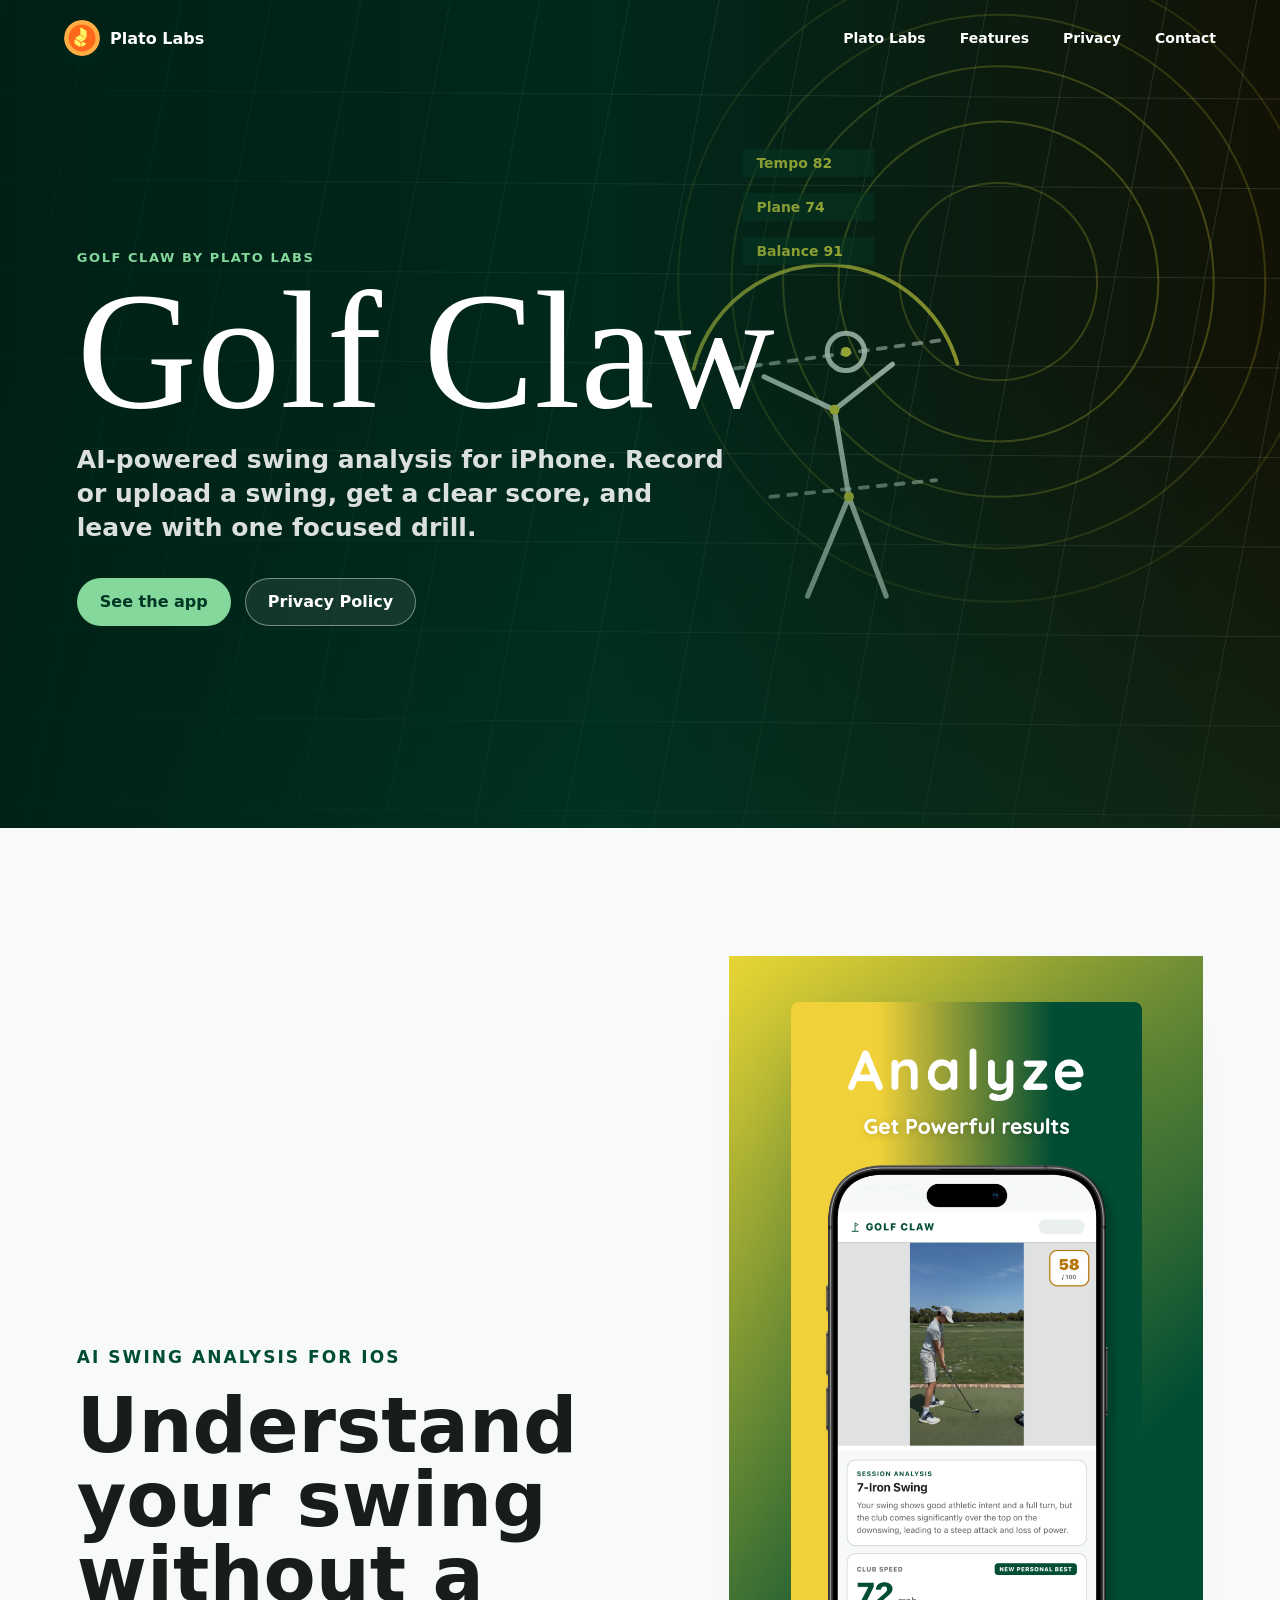
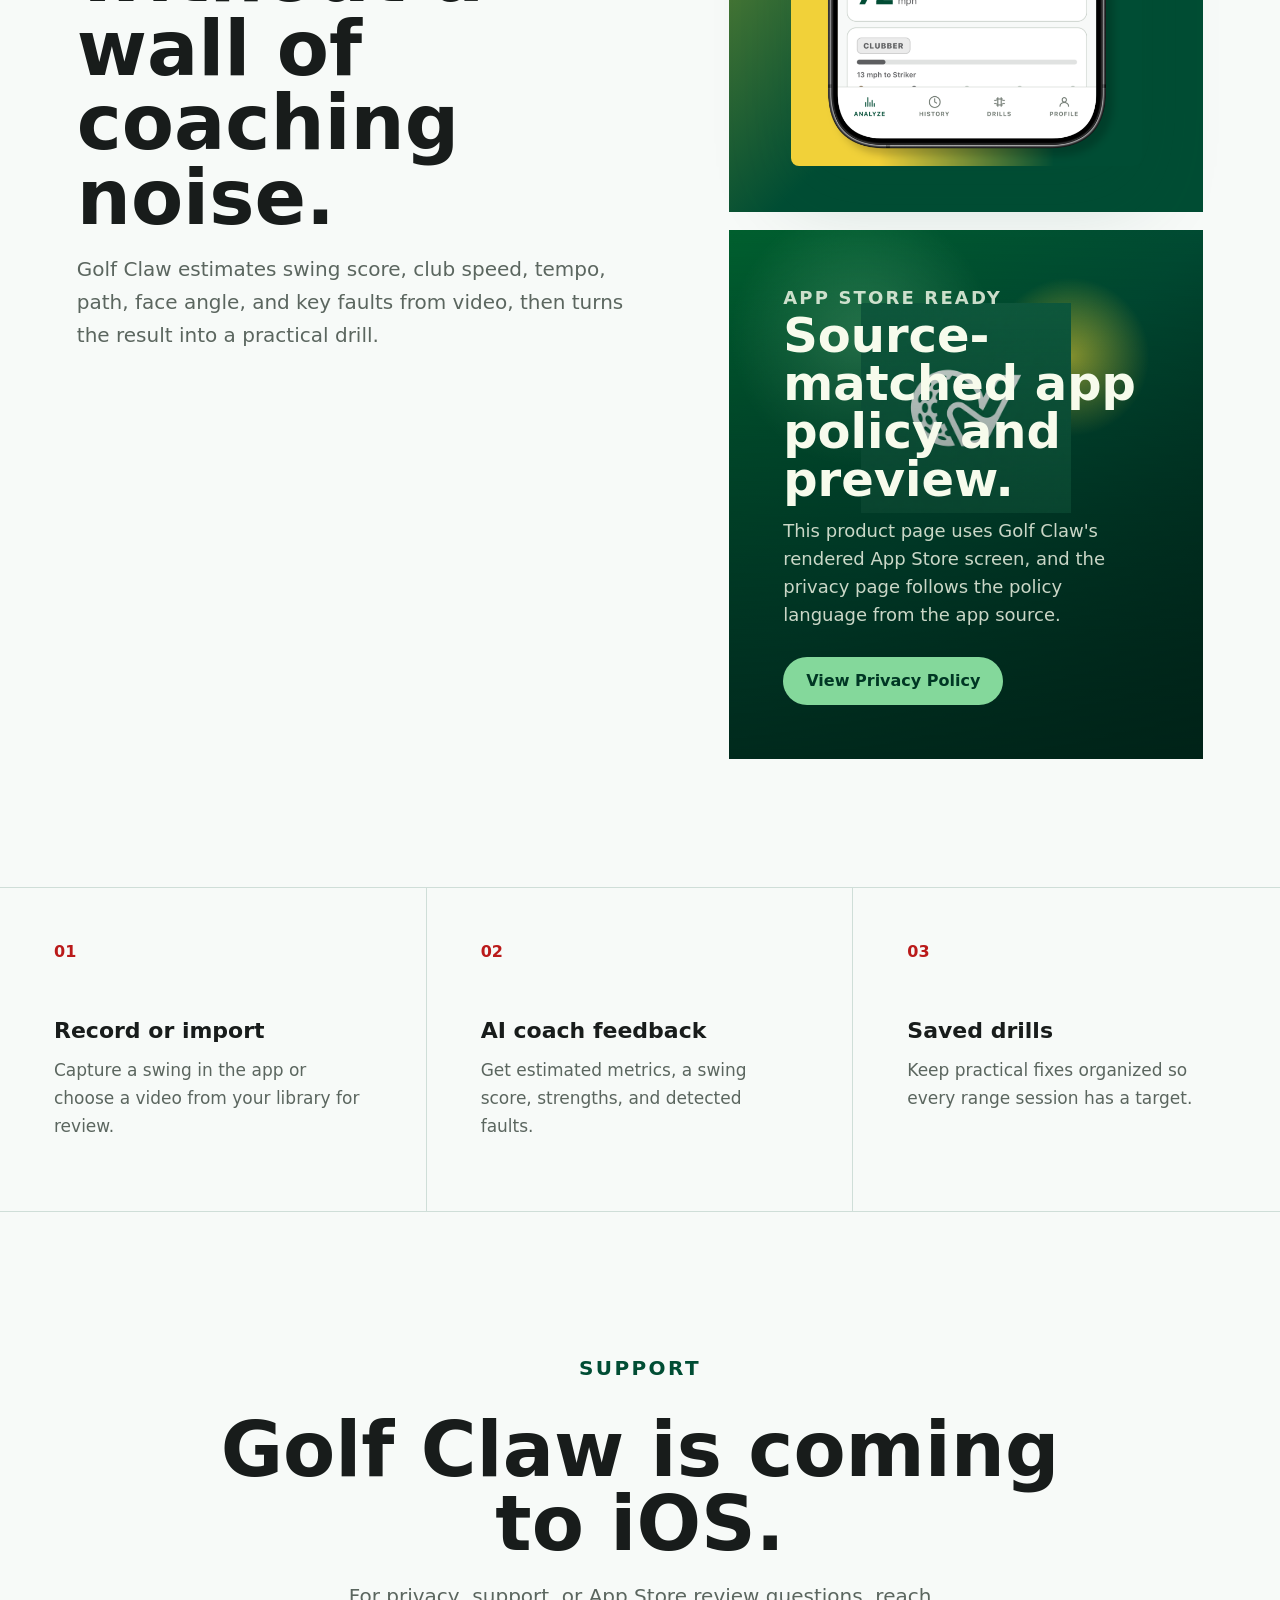
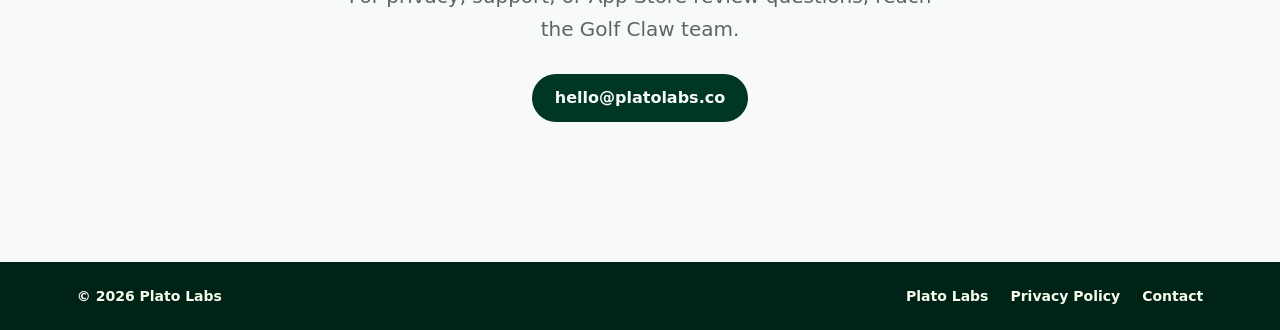
==== golfclaw/index.html @ b64f333b "Restructure site with GolfClaw app page and updated styling - Add golfclaw/ and privacy/ subdirector" ====
<!doctype html>
<html lang="en">
  <head>
    <meta charset="utf-8" />
    <meta name="viewport" content="width=device-width, initial-scale=1" />
    <title>Golf Claw | AI Golf Swing Analysis by Plato Labs</title>
    <meta
      name="description"
      content="Golf Claw is an iOS golf app from Plato Labs that uses AI to analyze swing videos and help players improve."
    />
    <link rel="icon" href="../golfclaw-icon.png" type="image/png" />
    <link rel="stylesheet" href="../styles.css" />
  </head>
  <body class="golfclaw-page">
    <header class="site-header" aria-label="Main navigation">
      <a class="brand" href="../" aria-label="Plato Labs home">
        <img class="brand-mark" src="../logo.svg" alt="" />
        <span>Plato Labs</span>
      </a>
      <nav>
        <a href="../">Plato Labs</a>
        <a href="#features">Features</a>
        <a href="../privacy/">Privacy</a>
        <a href="#contact">Contact</a>
      </nav>
    </header>

    <main id="top">
      <section class="hero golf-hero" aria-labelledby="hero-title">
        <canvas id="analysisCanvas" aria-hidden="true"></canvas>
        <div class="hero-shade" aria-hidden="true"></div>
        <div class="hero-content">
          <p class="eyebrow">Golf Claw by Plato Labs</p>
          <h1 id="hero-title">Golf Claw</h1>
          <p class="hero-copy">
            AI-powered swing analysis for iPhone. Record or upload a swing,
            get a clear score, and leave with one focused drill.
          </p>
          <div class="hero-actions" aria-label="Primary actions">
            <a class="button primary" href="#product">See the app</a>
            <a class="button secondary" href="../privacy/">Privacy Policy</a>
          </div>
        </div>
      </section>

      <section class="product-section" id="product">
        <div class="section-copy">
          <p class="eyebrow dark">AI swing analysis for iOS</p>
          <h2>Understand your swing without a wall of coaching noise.</h2>
          <p>
            Golf Claw estimates swing score, club speed, tempo, path, face angle,
            and key faults from video, then turns the result into a practical drill.
          </p>
        </div>

        <div class="preview-stack">
          <div class="source-shot" aria-label="Golf Claw app screenshot from source renders">
            <img src="../golfclaw-analyze-screen.png" alt="Golf Claw Analyze screen showing AI swing analysis, score, summary, club speed, and bottom tabs." />
          </div>

          <div class="launch-panel" aria-label="Golf Claw privacy and App Store information">
            <p class="panel-kicker">App Store ready</p>
            <h3>Source-matched app policy and preview.</h3>
            <p>
              This product page uses Golf Claw's rendered App Store screen, and
              the privacy page follows the policy language from the app source.
            </p>
            <a class="button panel-button" href="../privacy/">View Privacy Policy</a>
          </div>
        </div>
      </section>

      <section class="feature-grid" id="features" aria-label="Golf Claw features">
        <article>
          <span class="feature-number">01</span>
          <h3>Record or import</h3>
          <p>Capture a swing in the app or choose a video from your library for review.</p>
        </article>
        <article>
          <span class="feature-number">02</span>
          <h3>AI coach feedback</h3>
          <p>Get estimated metrics, a swing score, strengths, and detected faults.</p>
        </article>
        <article>
          <span class="feature-number">03</span>
          <h3>Saved drills</h3>
          <p>Keep practical fixes organized so every range session has a target.</p>
        </article>
      </section>

      <section class="contact-section" id="contact">
        <p class="eyebrow dark">Support</p>
        <h2>Golf Claw is coming to iOS.</h2>
        <p>For privacy, support, or App Store review questions, reach the Golf Claw team.</p>
        <a class="button contact" href="mailto:hello@platolabs.co">hello@platolabs.co</a>
      </section>
    </main>

    <footer>
      <span>© 2026 Plato Labs</span>
      <div class="footer-links">
        <a href="../">Plato Labs</a>
        <a href="../privacy/">Privacy Policy</a>
        <a href="mailto:hello@platolabs.co">Contact</a>
      </div>
    </footer>

    <script src="../script.js"></script>
  </body>
</html>
---- styles.css ----
:root {
  color-scheme: light;
  --ink: #181c1b;
  --muted: #5b665f;
  --paper: #f7faf8;
  --field: #004d34;
  --field-dark: #003724;
  --lime: #84d89b;
  --aqua: #e7d535;
  --clay: #ba1a1a;
  --line: rgba(0, 77, 52, 0.16);
  --shadow: 0 28px 80px rgba(0, 77, 52, 0.2);
  font-family: Inter, system-ui, -apple-system, BlinkMacSystemFont, "Segoe UI", sans-serif;
}

* {
  box-sizing: border-box;
}

html {
  scroll-behavior: smooth;
}

body {
  margin: 0;
  color: var(--ink);
  background: var(--paper);
}

body.plato-page {
  --ink: #211307;
  --muted: #725b49;
  --paper: #fff8eb;
  --field: #ff671b;
  --field-dark: #2b160a;
  --lime: #fff35d;
  --aqua: #ffae43;
  --clay: #e84d13;
  --line: rgba(33, 19, 7, 0.13);
  --shadow: 0 28px 80px rgba(109, 55, 12, 0.22);
}

a {
  color: inherit;
  text-decoration: none;
}

.site-header {
  position: fixed;
  top: 0;
  left: 0;
  right: 0;
  z-index: 20;
  display: flex;
  align-items: center;
  justify-content: space-between;
  gap: 24px;
  padding: 20px clamp(20px, 5vw, 64px);
  color: #ffffff;
  transition: background 180ms ease, color 180ms ease, box-shadow 180ms ease;
}

.site-header.scrolled {
  color: var(--ink);
  background: rgba(247, 250, 248, 0.9);
  box-shadow: 0 1px 0 var(--line);
  backdrop-filter: blur(18px);
}

.brand,
nav {
  display: flex;
  align-items: center;
}

.brand {
  gap: 10px;
  font-weight: 800;
}

.brand-mark {
  width: 36px;
  height: 36px;
  display: block;
  border-radius: 50%;
  box-shadow: 0 8px 18px rgba(0, 77, 52, 0.2);
}

nav {
  gap: clamp(14px, 3vw, 34px);
  font-size: 14px;
  font-weight: 700;
}

.hero {
  position: relative;
  min-height: 92svh;
  display: flex;
  align-items: center;
  padding: 118px clamp(20px, 6vw, 78px) 70px;
  overflow: hidden;
  color: #ffffff;
}

.plato-hero {
  background:
    linear-gradient(90deg, rgba(33, 19, 7, 0.9), rgba(96, 38, 5, 0.5) 48%, rgba(255, 103, 27, 0.08)),
    radial-gradient(circle at 78% 30%, rgba(255, 243, 93, 0.5), transparent 18%),
    linear-gradient(135deg, #ffae43 0%, #ff671b 54%, #2b160a 100%);
}

.plato-hero-art {
  position: absolute;
  right: clamp(12px, 7vw, 110px);
  top: 50%;
  width: min(420px, 42vw);
  opacity: 0.34;
  transform: translateY(-50%);
}

.plato-hero-art img {
  width: 100%;
  filter: drop-shadow(0 28px 60px rgba(33, 19, 7, 0.28));
}

#analysisCanvas,
.hero-shade {
  position: absolute;
  inset: 0;
  width: 100%;
  height: 100%;
}

#analysisCanvas {
  background: #004d34;
}

.hero-shade {
  background:
    linear-gradient(90deg, rgba(0, 35, 24, 0.9), rgba(0, 77, 52, 0.52) 47%, rgba(231, 213, 53, 0.08)),
    linear-gradient(0deg, rgba(0, 35, 24, 0.58), rgba(0, 35, 24, 0.04) 55%);
}

.hero-content {
  position: relative;
  z-index: 2;
  max-width: 790px;
}

.eyebrow {
  margin: 0 0 18px;
  font-size: 13px;
  font-weight: 800;
  letter-spacing: 0.12em;
  text-transform: uppercase;
  color: var(--lime);
}

.eyebrow.dark {
  color: #004d34;
}

h1,
h2,
h3,
p {
  margin-top: 0;
}

h1 {
  margin-bottom: 24px;
  font-family: "Instrument Serif", Georgia, serif;
  font-size: clamp(72px, 13vw, 168px);
  font-weight: 400;
  line-height: 0.82;
  letter-spacing: 0;
}

h2 {
  margin-bottom: 18px;
  font-size: clamp(36px, 6vw, 76px);
  line-height: 0.98;
  letter-spacing: 0;
}

h3 {
  margin-bottom: 12px;
  font-size: 22px;
  line-height: 1.12;
  letter-spacing: 0;
}

.hero-copy {
  max-width: 650px;
  margin-bottom: 34px;
  font-size: clamp(18px, 2vw, 25px);
  font-weight: 600;
  line-height: 1.35;
  color: rgba(255, 255, 255, 0.86);
}

.hero-actions {
  display: flex;
  align-items: center;
}

.hero-actions {
  gap: 14px;
  flex-wrap: wrap;
}

.button {
  display: inline-flex;
  min-height: 48px;
  align-items: center;
  justify-content: center;
  border-radius: 999px;
  padding: 0 22px;
  font-weight: 800;
  line-height: 1;
  border: 1px solid transparent;
  transition: transform 160ms ease, background 160ms ease, color 160ms ease;
}

.button:hover {
  transform: translateY(-2px);
}

.button.primary {
  color: var(--field-dark);
  background: var(--lime);
}

.button.secondary {
  color: #ffffff;
  border-color: rgba(255, 255, 255, 0.42);
  background: rgba(255, 255, 255, 0.08);
}

.intro-band {
  display: grid;
  min-height: 23svh;
  place-items: center;
  padding: 44px clamp(20px, 8vw, 120px);
  background: #004d34;
  color: #f7faf8;
}

.plato-band {
  background: #2b160a;
  color: #fff7c2;
}

.intro-band p {
  max-width: 1020px;
  margin: 0;
  font-size: clamp(24px, 4vw, 50px);
  font-weight: 700;
  line-height: 1.06;
  text-align: center;
}

.product-section,
.apps-section {
  display: grid;
  grid-template-columns: minmax(0, 0.95fr) minmax(320px, 0.8fr);
  gap: clamp(34px, 7vw, 96px);
  align-items: center;
  padding: clamp(70px, 10vw, 132px) clamp(20px, 6vw, 78px);
}

.app-card {
  display: grid;
  grid-template-columns: 118px 1fr;
  gap: 24px;
  align-items: end;
  min-height: 410px;
  padding: clamp(28px, 5vw, 54px);
  color: #f7faf8;
  background:
    linear-gradient(180deg, rgba(0, 35, 24, 0.08), rgba(0, 35, 24, 0.86)),
    radial-gradient(circle at 24% 22%, rgba(231, 213, 53, 0.42), transparent 20%),
    linear-gradient(135deg, #006430, #004d34 58%, #002318);
}

.app-card img {
  width: 118px;
  height: 118px;
  border-radius: 26px;
  box-shadow: 0 22px 42px rgba(0, 35, 24, 0.34);
}

.app-card h3 {
  margin-bottom: 10px;
  font-size: clamp(34px, 5vw, 58px);
  line-height: 0.95;
}

.app-card p:not(.panel-kicker) {
  max-width: 440px;
  color: rgba(247, 250, 248, 0.82);
  font-size: 18px;
  line-height: 1.5;
}

.app-card span {
  color: var(--lime);
  font-size: 14px;
  font-weight: 900;
}

.section-copy p,
.studio-section p,
.contact-section p,
.feature-grid p {
  color: var(--muted);
  font-size: 17px;
  line-height: 1.65;
}

.section-copy > p:last-child {
  max-width: 620px;
  font-size: 20px;
}

.preview-stack {
  display: grid;
  gap: 18px;
}

.source-shot {
  display: grid;
  min-height: 610px;
  place-items: center;
  padding: clamp(28px, 4vw, 46px);
  background:
    radial-gradient(circle at 20% 0%, rgba(231, 213, 53, 0.28), transparent 24%),
    linear-gradient(135deg, #e7d535 0%, #004d34 68%);
}

.source-shot img {
  width: min(430px, 92%);
  border-radius: 8px;
  box-shadow: var(--shadow);
}

.launch-panel {
  align-self: stretch;
  display: flex;
  flex-direction: column;
  justify-content: flex-end;
  min-height: 520px;
  padding: clamp(28px, 5vw, 54px);
  color: #f7fbec;
  background:
    linear-gradient(180deg, rgba(0, 35, 24, 0.08), rgba(0, 35, 24, 0.82)),
    url("golfclaw-icon.png") center 23% / min(210px, 46%) no-repeat,
    radial-gradient(circle at 72% 24%, rgba(231, 213, 53, 0.76), transparent 15%),
    radial-gradient(circle at 28% 20%, rgba(132, 216, 155, 0.34), transparent 24%),
    linear-gradient(135deg, #006430, #004d34 48%, #002318 100%);
}

.launch-panel h3 {
  max-width: 420px;
  margin-bottom: 14px;
  font-size: clamp(30px, 4vw, 48px);
  line-height: 1;
}

.launch-panel p {
  max-width: 470px;
  color: rgba(247, 251, 236, 0.82);
  font-size: 18px;
  line-height: 1.55;
}

.panel-kicker {
  margin-bottom: auto;
  color: var(--lime);
  font-size: 13px;
  font-weight: 800;
  letter-spacing: 0.12em;
  text-transform: uppercase;
}

.panel-button {
  width: fit-content;
  margin-top: 10px;
  color: var(--field-dark);
  background: var(--lime);
}

.feature-grid {
  display: grid;
  grid-template-columns: repeat(3, minmax(0, 1fr));
  border-top: 1px solid var(--line);
  border-bottom: 1px solid var(--line);
}

.feature-grid article {
  min-height: 280px;
  padding: clamp(28px, 5vw, 54px);
  border-right: 1px solid var(--line);
}

.feature-grid article:last-child {
  border-right: 0;
}

.feature-number {
  display: block;
  margin-bottom: 58px;
  color: var(--clay);
  font-weight: 800;
}

.studio-section {
  display: grid;
  grid-template-columns: minmax(0, 0.95fr) minmax(280px, 0.8fr);
  gap: clamp(28px, 8vw, 110px);
  padding: clamp(70px, 10vw, 130px) clamp(20px, 6vw, 78px);
  background: #eef6f0;
}

.studio-section p {
  align-self: end;
  margin-bottom: 10px;
  font-size: 22px;
}

.contact-section {
  display: grid;
  justify-items: center;
  padding: clamp(70px, 11vw, 140px) clamp(20px, 6vw, 78px);
  text-align: center;
}

.contact-section h2 {
  max-width: 920px;
}

.contact-section p {
  max-width: 620px;
  margin-bottom: 28px;
  font-size: 20px;
}

.button.contact {
  color: #f7faf8;
  background: var(--field-dark);
}

footer {
  display: flex;
  justify-content: space-between;
  gap: 16px;
  padding: 26px clamp(20px, 6vw, 78px);
  color: #f7fbec;
  background: #002318;
  font-size: 14px;
  font-weight: 700;
}

.footer-links {
  display: flex;
  gap: 22px;
  flex-wrap: wrap;
}

.policy-page {
  background: #f7faf8;
}

.policy-header {
  display: flex;
  align-items: center;
  justify-content: space-between;
  gap: 24px;
  padding: 20px clamp(20px, 5vw, 64px);
  color: var(--ink);
  background: rgba(247, 250, 248, 0.92);
  border-bottom: 1px solid var(--line);
}

.policy-main {
  padding: clamp(40px, 6vw, 82px) clamp(20px, 6vw, 78px) clamp(70px, 10vw, 132px);
}

.policy-hero {
  max-width: 980px;
  margin-bottom: 54px;
}

.policy-hero h1 {
  margin-bottom: 18px;
  color: var(--ink);
  font-size: clamp(58px, 9vw, 126px);
}

.policy-hero p {
  color: var(--muted);
  font-size: 18px;
  font-weight: 700;
}

.policy-content {
  display: grid;
  gap: 1px;
  overflow: hidden;
  border: 1px solid var(--line);
  background: var(--line);
}

.policy-content section {
  display: grid;
  grid-template-columns: minmax(180px, 0.34fr) minmax(0, 1fr);
  gap: clamp(18px, 5vw, 72px);
  padding: clamp(24px, 4vw, 44px);
  background: #f7faf8;
}

.policy-content h2 {
  margin: 0;
  font-size: clamp(24px, 3vw, 36px);
  line-height: 1.06;
}

.policy-content p {
  margin-bottom: 14px;
  color: var(--muted);
  font-size: 17px;
  line-height: 1.7;
}

.policy-content p:last-child {
  margin-bottom: 0;
}

.policy-content a {
  color: #004d34;
  font-weight: 800;
  text-decoration: underline;
  text-decoration-thickness: 1px;
  text-underline-offset: 3px;
}

@media (max-width: 880px) {
  .site-header {
    padding-block: 16px;
  }

  nav {
    display: none;
  }

  .hero {
    min-height: 88svh;
    align-items: end;
    padding-bottom: 58px;
  }

  .hero-shade {
    background:
      linear-gradient(0deg, rgba(0, 35, 24, 0.9), rgba(0, 35, 24, 0.22) 74%),
      linear-gradient(90deg, rgba(0, 35, 24, 0.66), rgba(231, 213, 53, 0.18));
  }

  .product-section,
  .apps-section,
  .studio-section,
  .feature-grid {
    grid-template-columns: 1fr;
  }

  .plato-hero-art {
    width: min(330px, 74vw);
    right: -42px;
    top: 26%;
    opacity: 0.22;
  }

  .app-card {
    grid-template-columns: 1fr;
  }

  .launch-panel {
    min-height: 420px;
  }

  .source-shot {
    min-height: 560px;
  }

  .feature-grid article {
    min-height: auto;
    border-right: 0;
    border-bottom: 1px solid var(--line);
  }

  .feature-grid article:last-child {
    border-bottom: 0;
  }

  .feature-number {
    margin-bottom: 26px;
  }

  .policy-header nav {
    display: none;
  }

  .policy-content section {
    grid-template-columns: 1fr;
  }
}

@media (max-width: 520px) {
  .hero-actions {
    align-items: stretch;
    flex-direction: column;
  }

  .button {
    width: 100%;
  }

  .intro-band p {
    text-align: left;
  }

  .source-shot img {
    width: min(360px, 94%);
  }

  footer {
    flex-direction: column;
  }

  .footer-links {
    flex-direction: column;
    gap: 12px;
  }
}
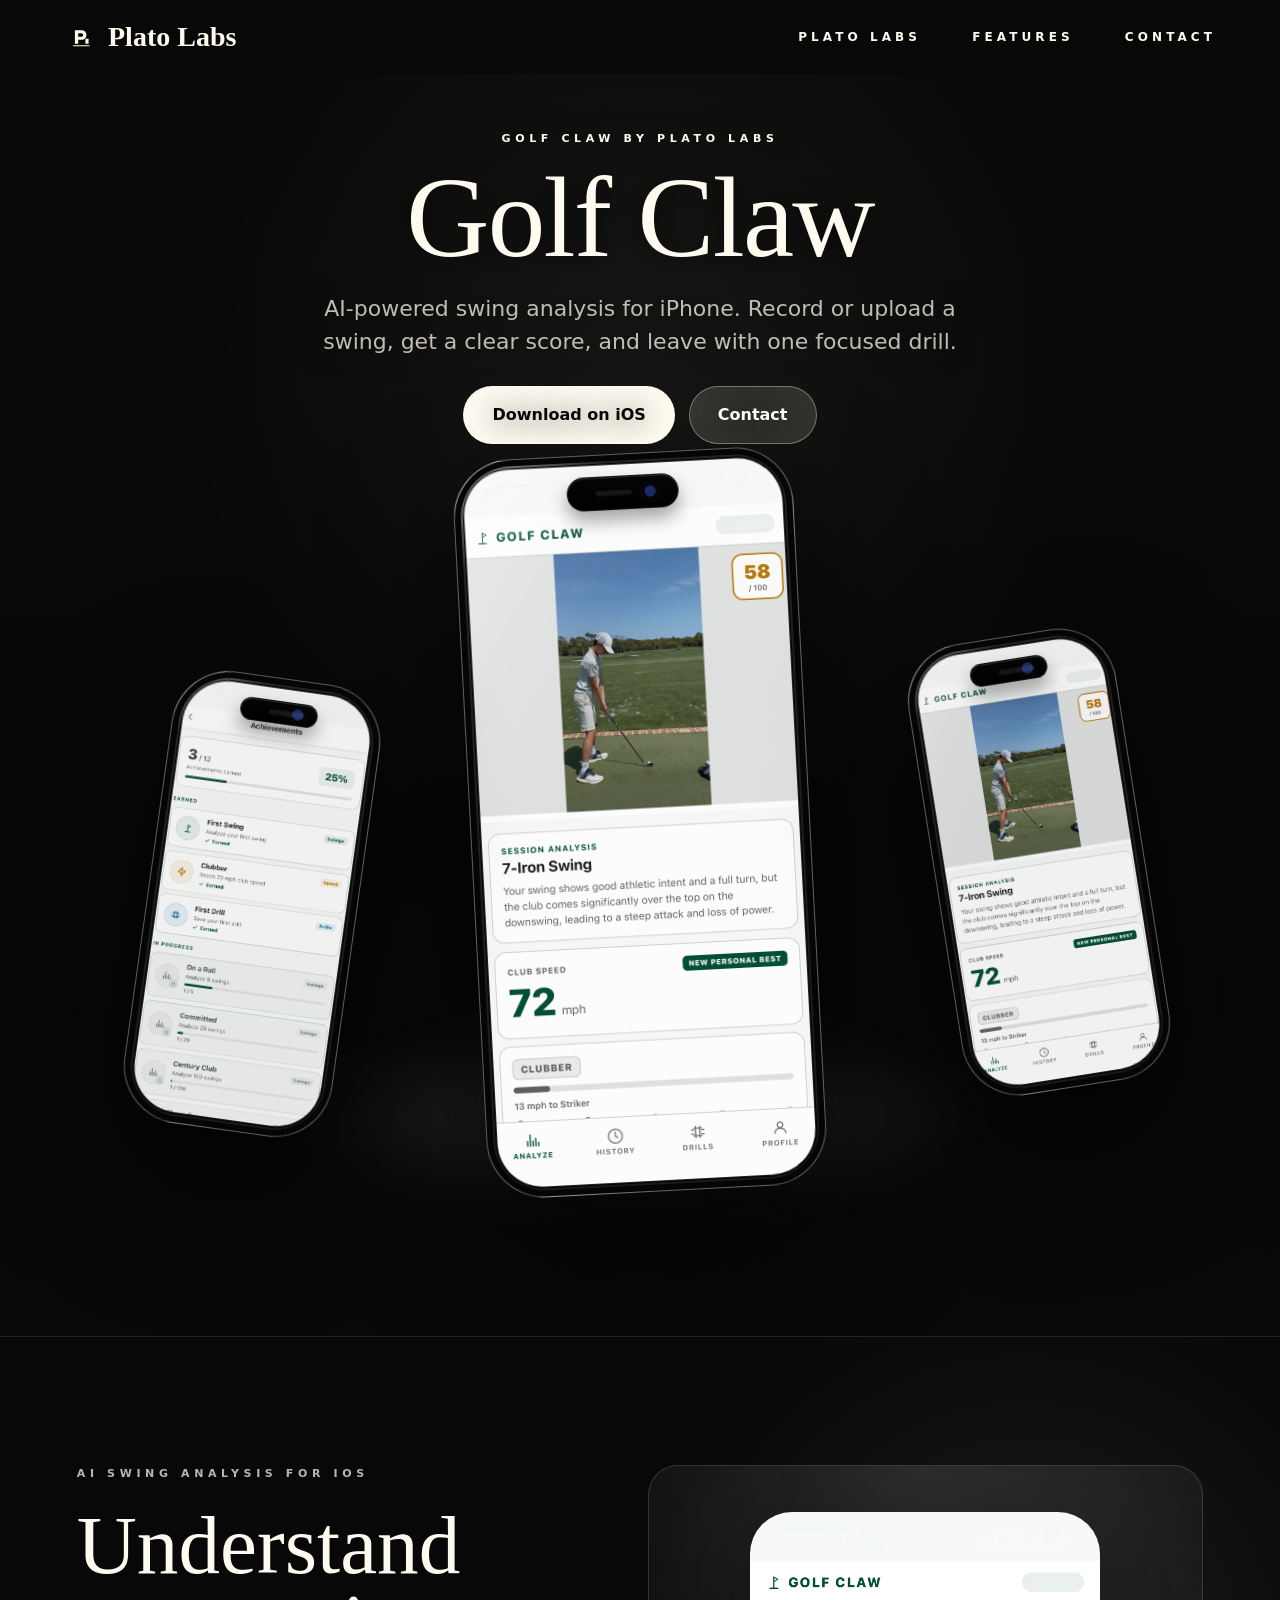
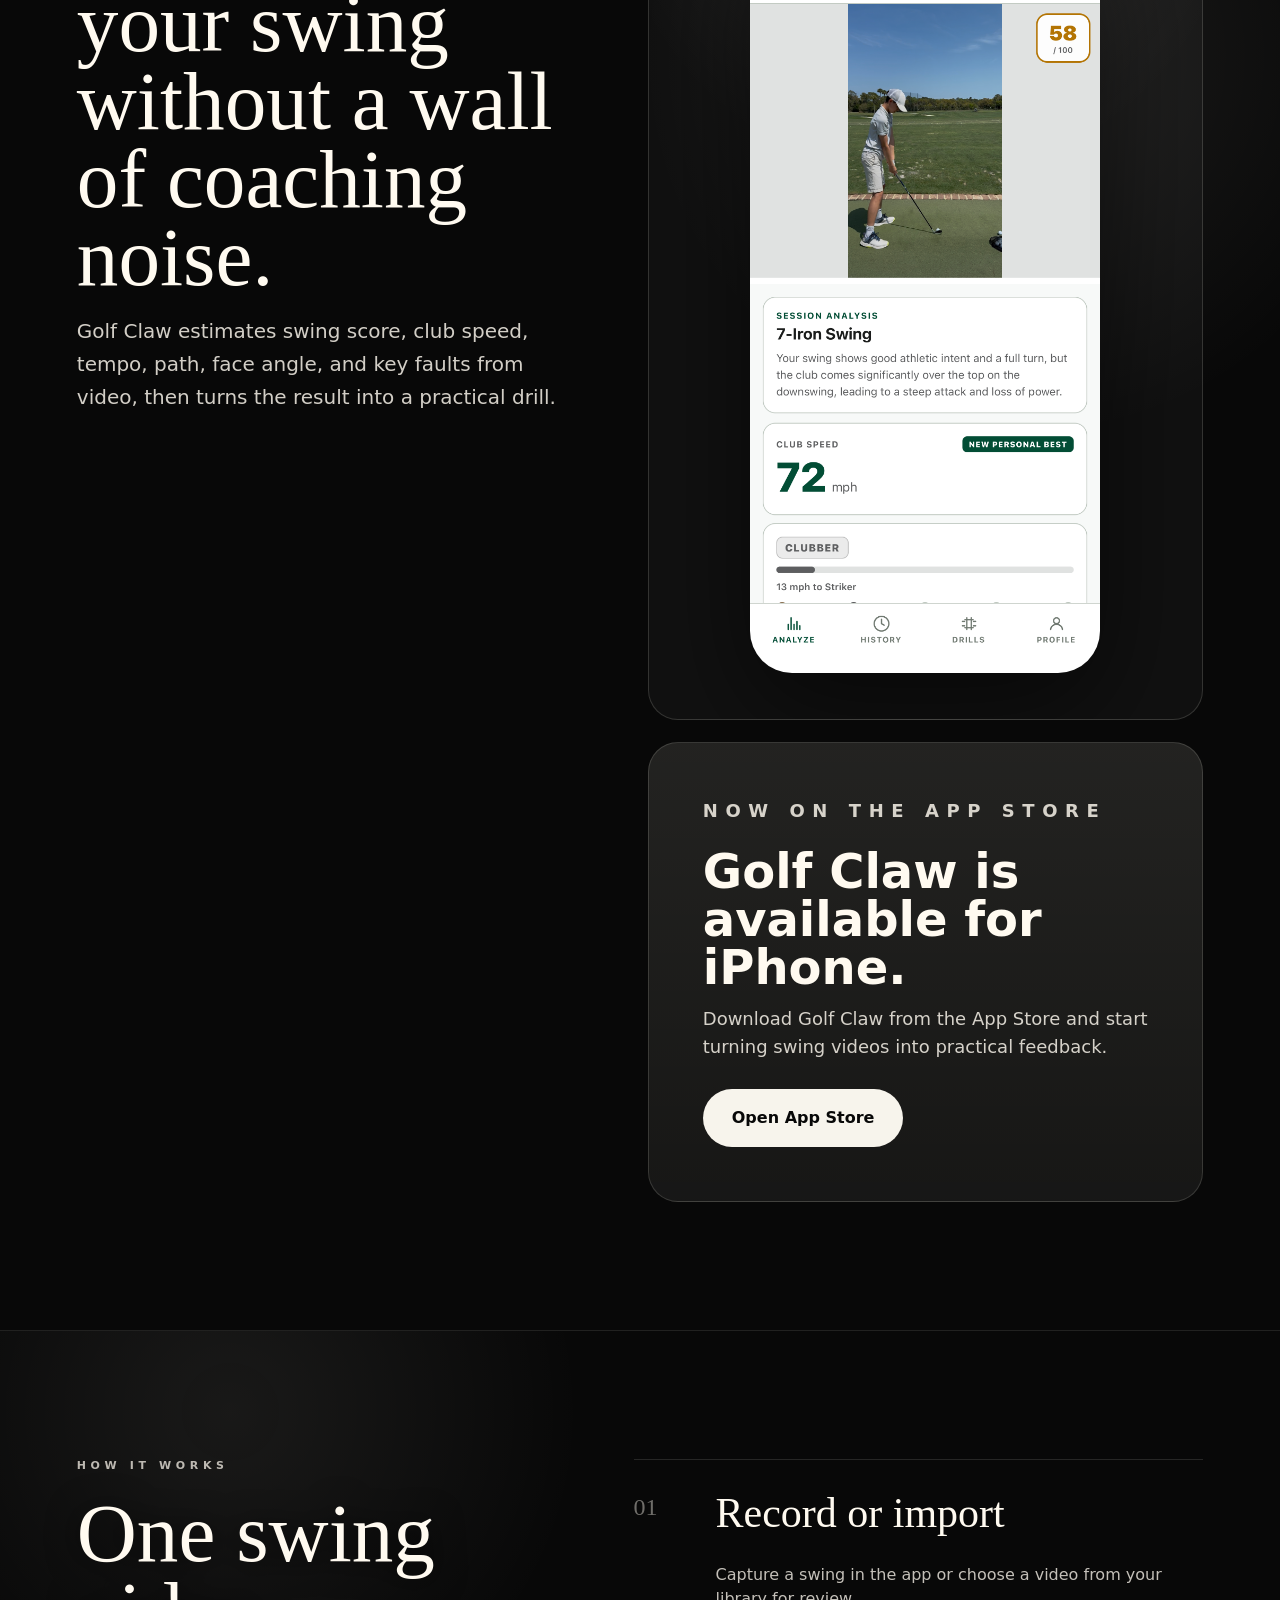
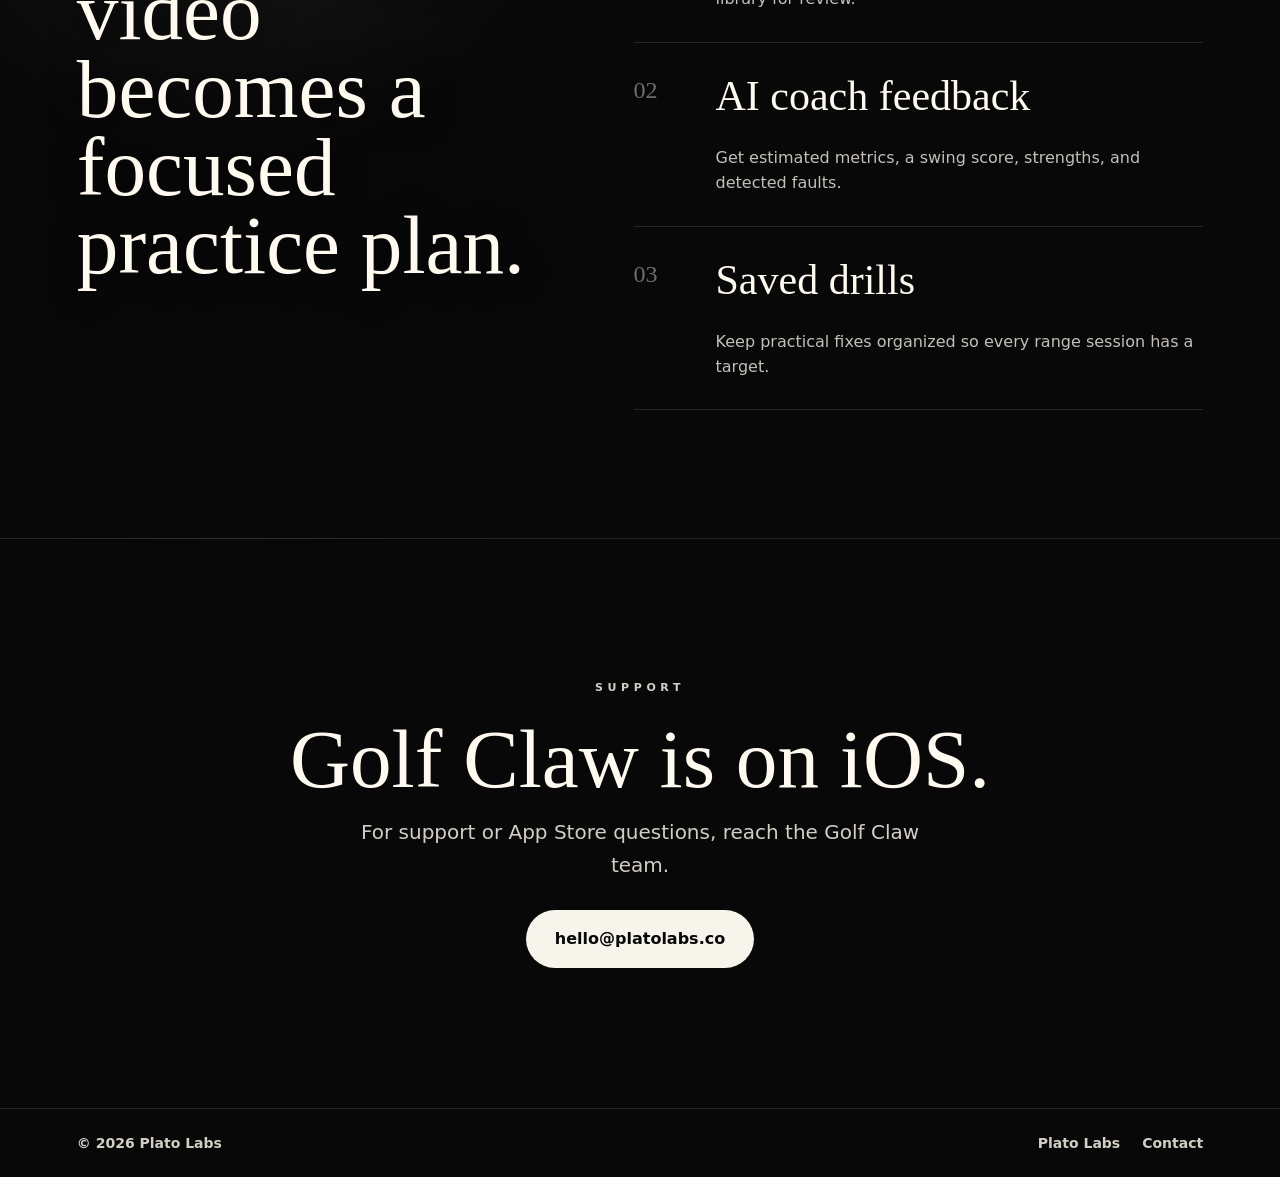
==== commit 4efab4d2: "Update site with GolfClaw content, images, and styling improvements Co-Authored-By: Claude Sonnet 4." ====
--- a/golfclaw/index.html
+++ b/golfclaw/index.html
@@ -20,16 +20,15 @@
       <nav>
         <a href="../">Plato Labs</a>
         <a href="#features">Features</a>
-        <a href="../privacy/">Privacy</a>
         <a href="#contact">Contact</a>
       </nav>
     </header>
 
     <main id="top">
-      <section class="hero golf-hero" aria-labelledby="hero-title">
+      <section class="hero golf-hero showcase-hero" aria-labelledby="hero-title">
         <canvas id="analysisCanvas" aria-hidden="true"></canvas>
         <div class="hero-shade" aria-hidden="true"></div>
-        <div class="hero-content">
+        <div class="hero-content showcase-copy">
           <p class="eyebrow">Golf Claw by Plato Labs</p>
           <h1 id="hero-title">Golf Claw</h1>
           <p class="hero-copy">
@@ -37,13 +36,28 @@
             get a clear score, and leave with one focused drill.
           </p>
           <div class="hero-actions" aria-label="Primary actions">
-            <a class="button primary" href="#product">See the app</a>
-            <a class="button secondary" href="../privacy/">Privacy Policy</a>
+            <a class="button primary" href="https://apps.apple.com/us/app/golf-claw/id6762070407">Download on iOS</a>
+            <a class="button secondary" href="mailto:hello@platolabs.co">Contact</a>
+          </div>
+        </div>
+
+        <div class="showcase-stage" aria-label="Golf Claw app preview">
+          <div class="phone-frame hero-phone">
+            <img src="../golfclaw-analyze-app.png" alt="Golf Claw Analyze screen showing AI swing analysis, score, summary, club speed, and bottom tabs." />
+            <span class="phone-sensor" aria-hidden="true"></span>
+          </div>
+          <div class="phone-frame floating-phone floating-phone-left" aria-hidden="true">
+            <img src="../golfclaw-achievements-app.png" alt="" />
+            <span class="phone-sensor" aria-hidden="true"></span>
+          </div>
+          <div class="phone-frame floating-phone floating-phone-right" aria-hidden="true">
+            <img src="../golfclaw-analyze-app.png" alt="" />
+            <span class="phone-sensor" aria-hidden="true"></span>
           </div>
         </div>
       </section>
 
-      <section class="product-section" id="product">
+      <section class="product-section golf-product" id="product">
         <div class="section-copy">
           <p class="eyebrow dark">AI swing analysis for iOS</p>
           <h2>Understand your swing without a wall of coaching noise.</h2>
@@ -55,43 +69,49 @@
 
         <div class="preview-stack">
           <div class="source-shot" aria-label="Golf Claw app screenshot from source renders">
-            <img src="../golfclaw-analyze-screen.png" alt="Golf Claw Analyze screen showing AI swing analysis, score, summary, club speed, and bottom tabs." />
+            <img src="../golfclaw-analyze-app.png" alt="Golf Claw Analyze screen showing AI swing analysis, score, summary, club speed, and bottom tabs." />
           </div>
 
           <div class="launch-panel" aria-label="Golf Claw privacy and App Store information">
-            <p class="panel-kicker">App Store ready</p>
-            <h3>Source-matched app policy and preview.</h3>
+            <p class="panel-kicker">Now on the App Store</p>
+            <h3>Golf Claw is available for iPhone.</h3>
             <p>
-              This product page uses Golf Claw's rendered App Store screen, and
-              the privacy page follows the policy language from the app source.
+              Download Golf Claw from the App Store and start turning swing
+              videos into practical feedback.
             </p>
-            <a class="button panel-button" href="../privacy/">View Privacy Policy</a>
+            <a class="button panel-button" href="https://apps.apple.com/us/app/golf-claw/id6762070407">Open App Store</a>
           </div>
         </div>
       </section>
 
-      <section class="feature-grid" id="features" aria-label="Golf Claw features">
-        <article>
-          <span class="feature-number">01</span>
-          <h3>Record or import</h3>
-          <p>Capture a swing in the app or choose a video from your library for review.</p>
-        </article>
-        <article>
-          <span class="feature-number">02</span>
-          <h3>AI coach feedback</h3>
-          <p>Get estimated metrics, a swing score, strengths, and detected faults.</p>
-        </article>
-        <article>
-          <span class="feature-number">03</span>
-          <h3>Saved drills</h3>
-          <p>Keep practical fixes organized so every range session has a target.</p>
-        </article>
+      <section class="golf-features" id="features" aria-label="Golf Claw features">
+        <div class="principles-copy">
+          <p class="eyebrow dark">How it works</p>
+          <h2>One swing video becomes a focused practice plan.</h2>
+        </div>
+        <div class="principles-list">
+          <article>
+            <span class="feature-number">01</span>
+            <h3>Record or import</h3>
+            <p>Capture a swing in the app or choose a video from your library for review.</p>
+          </article>
+          <article>
+            <span class="feature-number">02</span>
+            <h3>AI coach feedback</h3>
+            <p>Get estimated metrics, a swing score, strengths, and detected faults.</p>
+          </article>
+          <article>
+            <span class="feature-number">03</span>
+            <h3>Saved drills</h3>
+            <p>Keep practical fixes organized so every range session has a target.</p>
+          </article>
+        </div>
       </section>
 
       <section class="contact-section" id="contact">
         <p class="eyebrow dark">Support</p>
-        <h2>Golf Claw is coming to iOS.</h2>
-        <p>For privacy, support, or App Store review questions, reach the Golf Claw team.</p>
+        <h2>Golf Claw is on iOS.</h2>
+        <p>For support or App Store questions, reach the Golf Claw team.</p>
         <a class="button contact" href="mailto:hello@platolabs.co">hello@platolabs.co</a>
       </section>
     </main>
@@ -100,7 +120,6 @@
       <span>© 2026 Plato Labs</span>
       <div class="footer-links">
         <a href="../">Plato Labs</a>
-        <a href="../privacy/">Privacy Policy</a>
         <a href="mailto:hello@platolabs.co">Contact</a>
       </div>
     </footer>
--- a/styles.css
+++ b/styles.css
@@ -1,16 +1,19 @@
 :root {
   color-scheme: light;
-  --ink: #181c1b;
-  --muted: #5b665f;
-  --paper: #f7faf8;
-  --field: #004d34;
-  --field-dark: #003724;
-  --lime: #84d89b;
-  --aqua: #e7d535;
-  --clay: #ba1a1a;
-  --line: rgba(0, 77, 52, 0.16);
-  --shadow: 0 28px 80px rgba(0, 77, 52, 0.2);
-  font-family: Inter, system-ui, -apple-system, BlinkMacSystemFont, "Segoe UI", sans-serif;
+  --ink: #171b18;
+  --muted: #5f6661;
+  --paper: #f5f6f2;
+  --field: #a7ff10;
+  --field-dark: #071006;
+  --lime: #a7ff10;
+  --aqua: #d8ff68;
+  --clay: #00533d;
+  --line: rgba(0, 83, 61, 0.18);
+  --panel: #ffffff;
+  --panel-2: #eef2ed;
+  --shadow: 0 28px 90px rgba(11, 18, 14, 0.16);
+  --serif: Georgia, "Times New Roman", serif;
+  font-family: Inter, ui-sans-serif, system-ui, -apple-system, BlinkMacSystemFont, "Segoe UI", sans-serif;
 }
 
 * {
@@ -24,20 +27,23 @@
 body {
   margin: 0;
   color: var(--ink);
-  background: var(--paper);
+  background:
+    radial-gradient(circle at 16% 0%, rgba(167, 255, 16, 0.18), transparent 28rem),
+    radial-gradient(circle at 88% 12%, rgba(216, 255, 104, 0.16), transparent 30rem),
+    linear-gradient(180deg, #fbfcf8 0%, var(--paper) 48%, #eef1ec 100%);
 }
 
 body.plato-page {
-  --ink: #211307;
-  --muted: #725b49;
-  --paper: #fff8eb;
-  --field: #ff671b;
-  --field-dark: #2b160a;
-  --lime: #fff35d;
-  --aqua: #ffae43;
-  --clay: #e84d13;
-  --line: rgba(33, 19, 7, 0.13);
-  --shadow: 0 28px 80px rgba(109, 55, 12, 0.22);
+  --ink: #171b18;
+  --muted: #5f6661;
+  --paper: #f5f6f2;
+  --field: #a7ff10;
+  --field-dark: #071006;
+  --lime: #a7ff10;
+  --aqua: #d8ff68;
+  --clay: #00533d;
+  --line: rgba(0, 83, 61, 0.18);
+  --shadow: 0 28px 90px rgba(11, 18, 14, 0.16);
 }
 
 a {
@@ -56,13 +62,13 @@
   justify-content: space-between;
   gap: 24px;
   padding: 20px clamp(20px, 5vw, 64px);
-  color: #ffffff;
+  color: var(--ink);
   transition: background 180ms ease, color 180ms ease, box-shadow 180ms ease;
 }
 
 .site-header.scrolled {
   color: var(--ink);
-  background: rgba(247, 250, 248, 0.9);
+  background: rgba(245, 246, 242, 0.82);
   box-shadow: 0 1px 0 var(--line);
   backdrop-filter: blur(18px);
 }
@@ -76,6 +82,7 @@
 .brand {
   gap: 10px;
   font-weight: 800;
+  letter-spacing: 0.02em;
 }
 
 .brand-mark {
@@ -83,7 +90,7 @@
   height: 36px;
   display: block;
   border-radius: 50%;
-  box-shadow: 0 8px 18px rgba(0, 77, 52, 0.2);
+  box-shadow: 0 8px 22px rgba(0, 83, 61, 0.14);
 }
 
 nav {
@@ -104,23 +111,9 @@
 
 .plato-hero {
   background:
-    linear-gradient(90deg, rgba(33, 19, 7, 0.9), rgba(96, 38, 5, 0.5) 48%, rgba(255, 103, 27, 0.08)),
-    radial-gradient(circle at 78% 30%, rgba(255, 243, 93, 0.5), transparent 18%),
-    linear-gradient(135deg, #ffae43 0%, #ff671b 54%, #2b160a 100%);
-}
-
-.plato-hero-art {
-  position: absolute;
-  right: clamp(12px, 7vw, 110px);
-  top: 50%;
-  width: min(420px, 42vw);
-  opacity: 0.34;
-  transform: translateY(-50%);
-}
-
-.plato-hero-art img {
-  width: 100%;
-  filter: drop-shadow(0 28px 60px rgba(33, 19, 7, 0.28));
+    radial-gradient(circle at 74% 32%, rgba(167, 255, 16, 0.4), transparent 18%),
+    linear-gradient(135deg, #f8faf4 0%, #edf1ea 58%, #e6ebe4 100%);
+  color: var(--ink);
 }
 
 #analysisCanvas,
@@ -132,13 +125,13 @@
 }
 
 #analysisCanvas {
-  background: #004d34;
+  background: #080807;
 }
 
 .hero-shade {
   background:
-    linear-gradient(90deg, rgba(0, 35, 24, 0.9), rgba(0, 77, 52, 0.52) 47%, rgba(231, 213, 53, 0.08)),
-    linear-gradient(0deg, rgba(0, 35, 24, 0.58), rgba(0, 35, 24, 0.04) 55%);
+    linear-gradient(90deg, rgba(0, 0, 0, 0.94), rgba(12, 11, 9, 0.64) 47%, rgba(246, 220, 137, 0.08)),
+    linear-gradient(0deg, rgba(0, 0, 0, 0.62), rgba(0, 0, 0, 0.06) 55%);
 }
 
 .hero-content {
@@ -157,7 +150,7 @@
 }
 
 .eyebrow.dark {
-  color: #004d34;
+  color: var(--field);
 }
 
 h1,
@@ -169,17 +162,19 @@
 
 h1 {
   margin-bottom: 24px;
-  font-family: "Instrument Serif", Georgia, serif;
+  font-family: var(--serif);
   font-size: clamp(72px, 13vw, 168px);
   font-weight: 400;
-  line-height: 0.82;
+  line-height: 0.86;
   letter-spacing: 0;
 }
 
 h2 {
   margin-bottom: 18px;
+  font-family: var(--serif);
   font-size: clamp(36px, 6vw, 76px);
-  line-height: 0.98;
+  font-weight: 400;
+  line-height: 1;
   letter-spacing: 0;
 }
 
@@ -196,7 +191,7 @@
   font-size: clamp(18px, 2vw, 25px);
   font-weight: 600;
   line-height: 1.35;
-  color: rgba(255, 255, 255, 0.86);
+  color: rgba(23, 27, 24, 0.7);
 }
 
 .hero-actions {
@@ -229,12 +224,13 @@
 .button.primary {
   color: var(--field-dark);
   background: var(--lime);
+  box-shadow: 0 16px 34px rgba(167, 255, 16, 0.28);
 }
 
 .button.secondary {
-  color: #ffffff;
-  border-color: rgba(255, 255, 255, 0.42);
-  background: rgba(255, 255, 255, 0.08);
+  color: var(--ink);
+  border-color: rgba(0, 83, 61, 0.22);
+  background: rgba(255, 255, 255, 0.58);
 }
 
 .intro-band {
@@ -242,13 +238,15 @@
   min-height: 23svh;
   place-items: center;
   padding: 44px clamp(20px, 8vw, 120px);
-  background: #004d34;
-  color: #f7faf8;
+  background: #f8faf4;
+  color: var(--ink);
+  border-top: 1px solid var(--line);
+  border-bottom: 1px solid var(--line);
 }
 
 .plato-band {
-  background: #2b160a;
-  color: #fff7c2;
+  background: #f8faf4;
+  color: var(--ink);
 }
 
 .intro-band p {
@@ -276,11 +274,11 @@
   align-items: end;
   min-height: 410px;
   padding: clamp(28px, 5vw, 54px);
-  color: #f7faf8;
-  background:
-    linear-gradient(180deg, rgba(0, 35, 24, 0.08), rgba(0, 35, 24, 0.86)),
-    radial-gradient(circle at 24% 22%, rgba(231, 213, 53, 0.42), transparent 20%),
-    linear-gradient(135deg, #006430, #004d34 58%, #002318);
+  color: var(--ink);
+  background:
+    radial-gradient(circle at 24% 22%, rgba(167, 255, 16, 0.44), transparent 20%),
+    linear-gradient(135deg, #ffffff, #f1f4ef 58%, #e8eee5);
+  border: 1px solid var(--line);
 }
 
 .app-card img {
@@ -298,7 +296,7 @@
 
 .app-card p:not(.panel-kicker) {
   max-width: 440px;
-  color: rgba(247, 250, 248, 0.82);
+  color: rgba(23, 27, 24, 0.68);
   font-size: 18px;
   line-height: 1.5;
 }
@@ -334,14 +332,132 @@
   place-items: center;
   padding: clamp(28px, 4vw, 46px);
   background:
-    radial-gradient(circle at 20% 0%, rgba(231, 213, 53, 0.28), transparent 24%),
-    linear-gradient(135deg, #e7d535 0%, #004d34 68%);
+    radial-gradient(circle at 20% 0%, rgba(246, 220, 137, 0.24), transparent 24%),
+    linear-gradient(135deg, #252115 0%, #090908 68%);
+  border: 1px solid var(--line);
 }
 
 .source-shot img {
   width: min(430px, 92%);
   border-radius: 8px;
   box-shadow: var(--shadow);
+}
+
+.golfclaw-page .site-header {
+  background: linear-gradient(180deg, rgba(0, 0, 0, 0.72), rgba(0, 0, 0, 0));
+}
+
+.showcase-hero {
+  min-height: 104svh;
+  display: grid;
+  grid-template-rows: auto minmax(430px, 1fr);
+  align-items: start;
+  justify-items: center;
+  padding: 118px clamp(14px, 4vw, 52px) 0;
+  text-align: center;
+  background:
+    radial-gradient(circle at 50% 38%, rgba(246, 220, 137, 0.12), transparent 24rem),
+    linear-gradient(180deg, #0f0e0b 0%, #080807 56%, #000000 100%);
+}
+
+.showcase-hero #analysisCanvas {
+  opacity: 0.38;
+}
+
+.showcase-hero .hero-shade {
+  background:
+    linear-gradient(180deg, rgba(7, 7, 7, 0.1), rgba(7, 7, 7, 0.32) 52%, #070707 96%);
+}
+
+.showcase-copy {
+  max-width: 780px;
+  display: grid;
+  justify-items: center;
+}
+
+.showcase-copy h1 {
+  margin-bottom: 20px;
+  font-family: Inter, ui-sans-serif, system-ui, -apple-system, BlinkMacSystemFont, "Segoe UI", sans-serif;
+  font-size: clamp(70px, 10vw, 138px);
+  font-weight: 850;
+  line-height: 0.9;
+}
+
+.showcase-copy .hero-copy {
+  max-width: 640px;
+  margin-bottom: 26px;
+  color: rgba(255, 248, 223, 0.72);
+  font-size: clamp(18px, 2vw, 24px);
+  font-weight: 500;
+}
+
+.showcase-copy .hero-actions {
+  justify-content: center;
+}
+
+.showcase-stage {
+  position: relative;
+  z-index: 2;
+  width: min(1180px, 100%);
+  min-height: 590px;
+  margin-top: 16px;
+  overflow: hidden;
+}
+
+.showcase-stage::before {
+  content: "";
+  position: absolute;
+  left: 4%;
+  right: 4%;
+  bottom: 0;
+  height: 62%;
+  border-radius: 999px 999px 0 0;
+  background:
+    radial-gradient(ellipse at 50% 0%, rgba(246, 220, 137, 0.12), transparent 56%),
+    linear-gradient(180deg, rgba(246, 220, 137, 0.045), rgba(7, 7, 7, 0));
+  filter: blur(2px);
+}
+
+.showcase-phone {
+  position: absolute;
+  left: 50%;
+  bottom: -238px;
+  width: min(620px, 58vw);
+  max-width: none;
+  border-radius: 34px;
+  box-shadow: 0 42px 100px rgba(0, 0, 0, 0.48);
+  transform: translateX(-50%) rotate(-4deg);
+}
+
+.golfclaw-page .product-section {
+  background:
+    radial-gradient(circle at 78% 18%, rgba(246, 220, 137, 0.08), transparent 22rem),
+    linear-gradient(180deg, #070707, #0d0c09 100%);
+  border-top: 1px solid var(--line);
+}
+
+.golf-product .section-copy {
+  align-self: start;
+  position: sticky;
+  top: 108px;
+}
+
+.golf-product .source-shot {
+  overflow: hidden;
+}
+
+.golf-product .source-shot img {
+  transform: translateY(24px);
+}
+
+.golf-features article {
+  background:
+    linear-gradient(180deg, rgba(246, 220, 137, 0.06), rgba(246, 220, 137, 0.015)),
+    #090908;
+}
+
+.golf-features h3 {
+  color: #fff8df;
 }
 
 .launch-panel {
@@ -351,13 +467,14 @@
   justify-content: flex-end;
   min-height: 520px;
   padding: clamp(28px, 5vw, 54px);
-  color: #f7fbec;
-  background:
-    linear-gradient(180deg, rgba(0, 35, 24, 0.08), rgba(0, 35, 24, 0.82)),
+  color: #fff8df;
+  background:
+    linear-gradient(180deg, rgba(0, 0, 0, 0.08), rgba(0, 0, 0, 0.88)),
     url("golfclaw-icon.png") center 23% / min(210px, 46%) no-repeat,
-    radial-gradient(circle at 72% 24%, rgba(231, 213, 53, 0.76), transparent 15%),
-    radial-gradient(circle at 28% 20%, rgba(132, 216, 155, 0.34), transparent 24%),
-    linear-gradient(135deg, #006430, #004d34 48%, #002318 100%);
+    radial-gradient(circle at 72% 24%, rgba(246, 220, 137, 0.3), transparent 15%),
+    radial-gradient(circle at 28% 20%, rgba(255, 248, 223, 0.12), transparent 24%),
+    linear-gradient(135deg, #1b1912, #0c0b09 48%, #000000 100%);
+  border: 1px solid var(--line);
 }
 
 .launch-panel h3 {
@@ -369,7 +486,7 @@
 
 .launch-panel p {
   max-width: 470px;
-  color: rgba(247, 251, 236, 0.82);
+  color: rgba(255, 248, 223, 0.72);
   font-size: 18px;
   line-height: 1.55;
 }
@@ -395,6 +512,7 @@
   grid-template-columns: repeat(3, minmax(0, 1fr));
   border-top: 1px solid var(--line);
   border-bottom: 1px solid var(--line);
+  background: rgba(7, 7, 7, 0.42);
 }
 
 .feature-grid article {
@@ -419,7 +537,9 @@
   grid-template-columns: minmax(0, 0.95fr) minmax(280px, 0.8fr);
   gap: clamp(28px, 8vw, 110px);
   padding: clamp(70px, 10vw, 130px) clamp(20px, 6vw, 78px);
-  background: #eef6f0;
+  background: #f8faf4;
+  border-bottom: 1px solid var(--line);
+  border-top: 1px solid var(--line);
 }
 
 .studio-section p {
@@ -446,8 +566,13 @@
 }
 
 .button.contact {
-  color: #f7faf8;
+  color: var(--field-dark);
   background: var(--field-dark);
+}
+
+.button.contact,
+.button.panel-button {
+  background: var(--lime);
 }
 
 footer {
@@ -455,8 +580,9 @@
   justify-content: space-between;
   gap: 16px;
   padding: 26px clamp(20px, 6vw, 78px);
-  color: #f7fbec;
-  background: #002318;
+  color: var(--ink);
+  background: #f8faf4;
+  border-top: 1px solid var(--line);
   font-size: 14px;
   font-weight: 700;
 }
@@ -468,7 +594,7 @@
 }
 
 .policy-page {
-  background: #f7faf8;
+  background: var(--paper);
 }
 
 .policy-header {
@@ -478,7 +604,7 @@
   gap: 24px;
   padding: 20px clamp(20px, 5vw, 64px);
   color: var(--ink);
-  background: rgba(247, 250, 248, 0.92);
+  background: rgba(245, 246, 242, 0.92);
   border-bottom: 1px solid var(--line);
 }
 
@@ -487,8 +613,26 @@
 }
 
 .policy-hero {
+  position: relative;
   max-width: 980px;
-  margin-bottom: 54px;
+  margin-bottom: 32px;
+  padding-top: 54px;
+}
+
+.policy-hero::after {
+  content: "";
+  position: absolute;
+  right: 0;
+  top: 40px;
+  width: min(280px, 34vw);
+  height: min(280px, 34vw);
+  border: 1px solid rgba(246, 220, 137, 0.18);
+  border-radius: 50%;
+  background:
+    radial-gradient(circle, rgba(246, 220, 137, 0.12), transparent 60%),
+    linear-gradient(135deg, rgba(246, 220, 137, 0.08), transparent);
+  opacity: 0.8;
+  pointer-events: none;
 }
 
 .policy-hero h1 {
@@ -501,6 +645,42 @@
   color: var(--muted);
   font-size: 18px;
   font-weight: 700;
+}
+
+.policy-summary {
+  display: grid;
+  grid-template-columns: repeat(3, minmax(0, 1fr));
+  gap: 12px;
+  margin-bottom: 34px;
+}
+
+.policy-summary article {
+  min-height: 190px;
+  padding: 22px;
+  border: 1px solid var(--line);
+  background:
+    radial-gradient(circle at 100% 0%, rgba(167, 255, 16, 0.22), transparent 48%),
+    var(--panel);
+}
+
+.policy-summary span {
+  display: block;
+  margin-bottom: 38px;
+  color: var(--field);
+  font-weight: 900;
+}
+
+.policy-summary strong {
+  display: block;
+  margin-bottom: 10px;
+  color: var(--ink);
+  font-size: 18px;
+}
+
+.policy-summary p {
+  margin: 0;
+  color: var(--muted);
+  line-height: 1.55;
 }
 
 .policy-content {
@@ -516,7 +696,9 @@
   grid-template-columns: minmax(180px, 0.34fr) minmax(0, 1fr);
   gap: clamp(18px, 5vw, 72px);
   padding: clamp(24px, 4vw, 44px);
-  background: #f7faf8;
+  background:
+    linear-gradient(90deg, rgba(167, 255, 16, 0.12), transparent 38%),
+    #ffffff;
 }
 
 .policy-content h2 {
@@ -537,7 +719,7 @@
 }
 
 .policy-content a {
-  color: #004d34;
+  color: var(--field);
   font-weight: 800;
   text-decoration: underline;
   text-decoration-thickness: 1px;
@@ -561,8 +743,8 @@
 
   .hero-shade {
     background:
-      linear-gradient(0deg, rgba(0, 35, 24, 0.9), rgba(0, 35, 24, 0.22) 74%),
-      linear-gradient(90deg, rgba(0, 35, 24, 0.66), rgba(231, 213, 53, 0.18));
+      linear-gradient(0deg, rgba(0, 0, 0, 0.92), rgba(0, 0, 0, 0.24) 74%),
+      linear-gradient(90deg, rgba(0, 0, 0, 0.68), rgba(246, 220, 137, 0.14));
   }
 
   .product-section,
@@ -572,13 +754,6 @@
     grid-template-columns: 1fr;
   }
 
-  .plato-hero-art {
-    width: min(330px, 74vw);
-    right: -42px;
-    top: 26%;
-    opacity: 0.22;
-  }
-
   .app-card {
     grid-template-columns: 1fr;
   }
@@ -612,6 +787,30 @@
   .policy-content section {
     grid-template-columns: 1fr;
   }
+
+  .policy-summary {
+    grid-template-columns: 1fr;
+  }
+
+  .golf-product .section-copy {
+    position: static;
+  }
+
+  .showcase-hero {
+    min-height: 96svh;
+    grid-template-rows: auto minmax(360px, 1fr);
+    padding-top: 104px;
+  }
+
+  .showcase-stage {
+    min-height: 450px;
+  }
+
+  .showcase-phone {
+    bottom: -142px;
+    width: min(440px, 86vw);
+  }
+
 }
 
 @media (max-width: 520px) {
@@ -641,3 +840,1869 @@
     gap: 12px;
   }
 }
+
+/* Bright futuristic direction */
+:root {
+  color-scheme: light;
+  --ink: #151815;
+  --muted: #606861;
+  --paper: #f6f7f3;
+  --field: #a7ff10;
+  --field-dark: #071006;
+  --lime: #a7ff10;
+  --aqua: #dbff6d;
+  --clay: #0c5b3f;
+  --line: rgba(11, 33, 20, 0.16);
+  --panel: #ffffff;
+  --panel-2: #eef2ed;
+  --shadow: 0 34px 90px rgba(13, 25, 17, 0.16);
+}
+
+body,
+body.plato-page,
+.policy-page {
+  color: var(--ink);
+  background:
+    radial-gradient(circle at 22% 2%, rgba(167, 255, 16, 0.16), transparent 28rem),
+    radial-gradient(circle at 92% 16%, rgba(219, 255, 109, 0.14), transparent 30rem),
+    linear-gradient(180deg, #fbfcf8 0%, var(--paper) 54%, #eef2ed 100%);
+}
+
+.site-header,
+.policy-header,
+.golfclaw-page .site-header {
+  color: var(--ink);
+  background: rgba(246, 247, 243, 0.72);
+  backdrop-filter: blur(18px);
+  border-bottom: 1px solid rgba(11, 33, 20, 0.08);
+}
+
+.site-header.scrolled {
+  background: rgba(246, 247, 243, 0.9);
+}
+
+.brand-mark {
+  box-shadow: 0 10px 28px rgba(167, 255, 16, 0.22);
+}
+
+.eyebrow,
+.eyebrow.dark,
+.feature-number,
+.panel-kicker {
+  color: var(--clay);
+}
+
+.button.primary,
+.button.contact,
+.button.panel-button {
+  color: var(--field-dark);
+  background: var(--lime);
+  box-shadow: 0 16px 36px rgba(167, 255, 16, 0.34);
+}
+
+.button.secondary {
+  color: var(--ink);
+  border-color: rgba(7, 16, 6, 0.16);
+  background: rgba(255, 255, 255, 0.78);
+}
+
+.plato-hero {
+  min-height: 94svh;
+  color: var(--ink);
+  background:
+    linear-gradient(180deg, rgba(251, 252, 248, 0.88), rgba(246, 247, 243, 0.92)),
+    radial-gradient(circle at 72% 36%, rgba(167, 255, 16, 0.42), transparent 22rem);
+}
+
+.plato-hero::after {
+  content: "BUILD SMALL";
+  position: absolute;
+  left: 50%;
+  top: 46%;
+  width: 120vw;
+  color: rgba(167, 255, 16, 0.84);
+  font-size: clamp(96px, 19vw, 292px);
+  font-weight: 950;
+  line-height: 0.76;
+  text-align: center;
+  letter-spacing: 0;
+  transform: translate(-50%, -50%);
+  z-index: 0;
+  pointer-events: none;
+}
+
+.plato-hero .hero-content {
+  z-index: 2;
+}
+
+.plato-hero .hero-copy,
+.showcase-copy .hero-copy {
+  color: rgba(21, 24, 21, 0.7);
+}
+
+.intro-band,
+.plato-band,
+.studio-section,
+footer {
+  color: var(--ink);
+  background: rgba(251, 252, 248, 0.88);
+  border-color: var(--line);
+}
+
+.app-card,
+.feature-grid article,
+.policy-summary article,
+.policy-content section {
+  color: var(--ink);
+  background:
+    radial-gradient(circle at 100% 0%, rgba(167, 255, 16, 0.16), transparent 38%),
+    rgba(255, 255, 255, 0.86);
+  border-color: var(--line);
+}
+
+.feature-grid {
+  background: rgba(255, 255, 255, 0.44);
+  border-color: var(--line);
+}
+
+.feature-grid h3,
+.golf-features h3,
+.launch-panel h3 {
+  color: var(--ink);
+}
+
+.product-section,
+.apps-section,
+.golfclaw-page .product-section {
+  background:
+    radial-gradient(circle at 78% 18%, rgba(167, 255, 16, 0.16), transparent 24rem),
+    linear-gradient(180deg, #f8faf4 0%, #eef2ed 100%);
+  border-top: 1px solid var(--line);
+}
+
+.showcase-hero {
+  min-height: 106svh;
+  color: var(--ink);
+  background:
+    linear-gradient(180deg, rgba(251, 252, 248, 0.82), rgba(246, 247, 243, 0.95) 58%, #f6f7f3 100%),
+    radial-gradient(circle at 50% 42%, rgba(167, 255, 16, 0.26), transparent 25rem);
+}
+
+.showcase-hero #analysisCanvas {
+  display: none;
+}
+
+.showcase-hero::after {
+  content: "ANALYZE YOUR SWING";
+  position: absolute;
+  left: 50%;
+  top: 48%;
+  width: 142vw;
+  color: rgba(167, 255, 16, 0.9);
+  font-size: clamp(76px, 14.8vw, 236px);
+  font-weight: 950;
+  line-height: 0.78;
+  text-align: center;
+  letter-spacing: 0;
+  transform: translate(-50%, -50%);
+  z-index: 0;
+  pointer-events: none;
+}
+
+.showcase-hero .hero-shade {
+  background:
+    linear-gradient(180deg, rgba(251, 252, 248, 0.74), rgba(246, 247, 243, 0.04) 38%, #f6f7f3 94%);
+}
+
+.showcase-copy {
+  z-index: 3;
+}
+
+.showcase-copy h1 {
+  color: var(--ink);
+  font-size: clamp(76px, 10vw, 142px);
+}
+
+.showcase-stage {
+  z-index: 2;
+  min-height: 680px;
+  overflow: visible;
+}
+
+.showcase-stage::before {
+  left: 13%;
+  right: 13%;
+  bottom: 18px;
+  height: 28%;
+  border-radius: 50%;
+  background: radial-gradient(ellipse at center, rgba(6, 16, 8, 0.2), transparent 62%);
+  filter: blur(22px);
+}
+
+.phone-frame {
+  position: absolute;
+  overflow: hidden;
+  background: #0a0d0b;
+  border: 10px solid #0a0d0b;
+  border-radius: 42px;
+  box-shadow: 0 36px 90px rgba(13, 25, 17, 0.28);
+}
+
+.phone-frame img {
+  display: block;
+  width: 100%;
+  height: 100%;
+  object-fit: cover;
+  border-radius: 30px;
+}
+
+.hero-phone {
+  left: 50%;
+  bottom: -170px;
+  width: min(382px, 47vw);
+  aspect-ratio: 1320 / 2868;
+  transform: translateX(-50%) rotate(-4deg);
+  z-index: 4;
+}
+
+.floating-phone {
+  width: min(236px, 24vw);
+  aspect-ratio: 1320 / 2868;
+  border-width: 8px;
+  border-radius: 34px;
+  opacity: 0.96;
+  z-index: 3;
+}
+
+.floating-phone img {
+  border-radius: 24px;
+}
+
+.floating-phone-left {
+  left: 13%;
+  bottom: 56px;
+  transform: rotate(8deg);
+}
+
+.floating-phone-right {
+  right: 12%;
+  bottom: 102px;
+  transform: rotate(-8deg);
+}
+
+.source-shot {
+  min-height: 680px;
+  background:
+    radial-gradient(circle at 32% 0%, rgba(167, 255, 16, 0.2), transparent 28rem),
+    linear-gradient(135deg, #ffffff 0%, #eef2ed 100%);
+  border: 1px solid var(--line);
+}
+
+.source-shot img {
+  width: min(410px, 92%);
+  border-radius: 34px;
+  box-shadow: var(--shadow);
+}
+
+.golf-product .source-shot img {
+  transform: none;
+}
+
+.launch-panel {
+  color: var(--ink);
+  background:
+    linear-gradient(180deg, rgba(255, 255, 255, 0.72), rgba(246, 247, 243, 0.94)),
+    url("golfclaw-icon.png") center 24% / min(190px, 44%) no-repeat,
+    radial-gradient(circle at 74% 22%, rgba(167, 255, 16, 0.22), transparent 20%),
+    linear-gradient(135deg, #ffffff, #eef2ed);
+  border-color: var(--line);
+}
+
+.launch-panel p {
+  color: var(--muted);
+}
+
+.policy-hero::after {
+  border-color: rgba(167, 255, 16, 0.28);
+  background: radial-gradient(circle, rgba(167, 255, 16, 0.2), transparent 62%);
+}
+
+@media (max-width: 880px) {
+  .plato-hero::after {
+    content: "BUILD";
+    top: 40%;
+    font-size: clamp(120px, 32vw, 210px);
+  }
+
+  .showcase-hero {
+    min-height: 102svh;
+    grid-template-rows: auto minmax(460px, 1fr);
+  }
+
+  .showcase-hero::after {
+    content: "SWING";
+    top: 48%;
+    font-size: clamp(110px, 31vw, 220px);
+  }
+
+  .showcase-stage {
+    min-height: 520px;
+  }
+
+  .hero-phone {
+    width: min(340px, 76vw);
+    bottom: -150px;
+  }
+
+  .floating-phone {
+    display: none;
+  }
+}
+
+/* once.film-inspired editorial rebuild */
+:root {
+  color-scheme: dark;
+  --ink: #f7f4ec;
+  --muted: #8f8b82;
+  --paper: #080808;
+  --field: #f7f4ec;
+  --field-dark: #080808;
+  --lime: #f7f4ec;
+  --aqua: #d8d2c4;
+  --clay: #c8b78c;
+  --line: rgba(247, 244, 236, 0.12);
+  --panel: #10100f;
+  --panel-2: #171613;
+  --shadow: 0 36px 110px rgba(0, 0, 0, 0.55);
+}
+
+body,
+body.plato-page,
+.policy-page {
+  color: var(--ink);
+  background:
+    radial-gradient(circle at 50% 0%, rgba(247, 244, 236, 0.08), transparent 34rem),
+    linear-gradient(180deg, #0a0a09 0%, #060606 52%, #0a0908 100%);
+}
+
+.site-header,
+.policy-header,
+.golfclaw-page .site-header {
+  color: var(--ink);
+  background: rgba(8, 8, 8, 0.78);
+  border-bottom: 0;
+  backdrop-filter: blur(18px);
+}
+
+.site-header.scrolled {
+  background: rgba(8, 8, 8, 0.9);
+  box-shadow: 0 1px 0 var(--line);
+}
+
+.brand {
+  font-family: Georgia, "Times New Roman", serif;
+  font-size: 28px;
+  font-weight: 700;
+  letter-spacing: 0;
+}
+
+.brand-mark {
+  width: 34px;
+  height: 34px;
+  border-radius: 9px;
+  box-shadow: none;
+}
+
+nav {
+  gap: clamp(22px, 4vw, 52px);
+  font-size: 12px;
+  font-weight: 800;
+  letter-spacing: 0.34em;
+  text-transform: uppercase;
+}
+
+.hero,
+.plato-hero,
+.showcase-hero {
+  min-height: 100svh;
+  color: var(--ink);
+  background:
+    radial-gradient(circle at 50% 30%, rgba(247, 244, 236, 0.08), transparent 28rem),
+    linear-gradient(180deg, #0a0a09 0%, #050505 100%);
+}
+
+.plato-hero,
+.showcase-hero {
+  display: grid;
+  justify-items: center;
+  align-items: start;
+  grid-template-rows: auto minmax(420px, 1fr);
+  padding: 132px clamp(20px, 5vw, 64px) 0;
+  text-align: center;
+}
+
+.plato-hero::after,
+.showcase-hero::after {
+  display: none;
+}
+
+.hero-shade,
+.showcase-hero .hero-shade {
+  background:
+    linear-gradient(180deg, rgba(8, 8, 8, 0.04), rgba(8, 8, 8, 0.56) 72%, #080808 100%);
+}
+
+.hero-content,
+.showcase-copy {
+  max-width: 1050px;
+  display: grid;
+  justify-items: center;
+  z-index: 4;
+}
+
+.eyebrow,
+.eyebrow.dark,
+.panel-kicker {
+  margin-bottom: 22px;
+  color: rgba(247, 244, 236, 0.78);
+  font-size: 11px;
+  font-weight: 800;
+  letter-spacing: 0.42em;
+}
+
+h1,
+.showcase-copy h1 {
+  max-width: 1040px;
+  margin-bottom: 24px;
+  color: var(--ink);
+  font-family: Georgia, "Times New Roman", serif;
+  font-size: clamp(62px, 9vw, 126px);
+  font-weight: 400;
+  line-height: 0.88;
+  letter-spacing: -0.015em;
+}
+
+h2 {
+  color: var(--ink);
+  font-family: Georgia, "Times New Roman", serif;
+  font-size: clamp(42px, 6.5vw, 92px);
+  font-weight: 400;
+  line-height: 0.94;
+}
+
+.hero-copy,
+.plato-hero .hero-copy,
+.showcase-copy .hero-copy {
+  max-width: 700px;
+  margin-bottom: 28px;
+  color: var(--muted);
+  font-size: clamp(18px, 2vw, 22px);
+  font-weight: 400;
+  line-height: 1.5;
+}
+
+.button,
+.button.primary,
+.button.secondary,
+.button.contact,
+.button.panel-button {
+  min-height: 58px;
+  padding: 0 28px;
+  color: #080808;
+  background: #f7f4ec;
+  border-color: transparent;
+  box-shadow: none;
+}
+
+.button.secondary {
+  color: var(--ink);
+  background: rgba(247, 244, 236, 0.1);
+  border-color: rgba(247, 244, 236, 0.16);
+}
+
+.plato-hero-stage,
+.showcase-stage {
+  position: relative;
+  z-index: 2;
+  width: min(1120px, 100%);
+  min-height: 560px;
+  margin-top: 28px;
+  overflow: hidden;
+}
+
+.plato-hero-stage::before,
+.showcase-stage::before {
+  content: "";
+  position: absolute;
+  left: 16%;
+  right: 16%;
+  bottom: -18px;
+  height: 220px;
+  border-radius: 50%;
+  background: radial-gradient(ellipse at center, rgba(247, 244, 236, 0.16), transparent 64%);
+  filter: blur(18px);
+}
+
+.phone-frame {
+  background: #070707;
+  border-color: #101010;
+  box-shadow: 0 42px 120px rgba(0, 0, 0, 0.68);
+}
+
+.home-phone,
+.hero-phone {
+  left: 50%;
+  bottom: -190px;
+  width: min(372px, 42vw);
+  aspect-ratio: 1320 / 2868;
+  transform: translateX(-50%) rotate(-2deg);
+  z-index: 4;
+}
+
+.hero-qr-card,
+.film-card,
+.floating-phone {
+  position: absolute;
+  border: 1px solid rgba(247, 244, 236, 0.1);
+  background: rgba(247, 244, 236, 0.08);
+  backdrop-filter: blur(18px);
+  box-shadow: 0 26px 70px rgba(0, 0, 0, 0.45);
+}
+
+.hero-qr-card {
+  left: 0;
+  top: 20px;
+  width: 192px;
+  min-height: 212px;
+  padding: 18px;
+  border-radius: 20px;
+}
+
+.hero-qr-card strong {
+  display: block;
+  margin-top: 14px;
+  color: var(--ink);
+  font-size: 12px;
+  letter-spacing: 0.32em;
+}
+
+.film-card {
+  display: grid;
+  gap: 8px;
+  width: 270px;
+  min-height: 112px;
+  padding: 22px;
+  border-radius: 24px;
+  text-align: left;
+}
+
+.film-card span {
+  color: var(--muted);
+  font-size: 13px;
+}
+
+.film-card strong {
+  color: var(--ink);
+  font-family: Georgia, "Times New Roman", serif;
+  font-size: 26px;
+  font-weight: 400;
+}
+
+.film-card-left {
+  left: 10%;
+  bottom: 92px;
+  transform: rotate(-5deg);
+}
+
+.film-card-right {
+  right: 7%;
+  bottom: 138px;
+  transform: rotate(4deg);
+}
+
+.floating-phone {
+  background: #080808;
+  border-color: #111;
+}
+
+.floating-phone-left {
+  left: 6%;
+  bottom: 76px;
+}
+
+.floating-phone-right {
+  right: 5%;
+  bottom: 118px;
+}
+
+.intro-band,
+.plato-band,
+.product-section,
+.apps-section,
+.golfclaw-page .product-section,
+.studio-section,
+.contact-section,
+footer,
+.policy-main {
+  color: var(--ink);
+  background: #080808;
+  border-color: var(--line);
+}
+
+.intro-band p {
+  max-width: 960px;
+  color: var(--ink);
+  font-family: Georgia, "Times New Roman", serif;
+  font-size: clamp(34px, 5vw, 76px);
+  font-weight: 400;
+  line-height: 0.98;
+}
+
+.app-card,
+.feature-grid article,
+.policy-summary article,
+.policy-content section,
+.source-shot,
+.launch-panel {
+  color: var(--ink);
+  background:
+    linear-gradient(180deg, rgba(247, 244, 236, 0.08), rgba(247, 244, 236, 0.03)),
+    #10100f;
+  border-color: rgba(247, 244, 236, 0.12);
+}
+
+.app-card {
+  border-radius: 28px;
+}
+
+.feature-grid {
+  background: #080808;
+  border-color: var(--line);
+}
+
+.section-copy p,
+.studio-section p,
+.contact-section p,
+.feature-grid p,
+.policy-content p,
+.policy-summary p,
+.launch-panel p,
+.app-card p:not(.panel-kicker) {
+  color: var(--muted);
+}
+
+.source-shot {
+  border-radius: 28px;
+}
+
+.source-shot img {
+  border-radius: 34px;
+}
+
+.launch-panel {
+  border-radius: 28px;
+  background:
+    linear-gradient(180deg, rgba(0, 0, 0, 0.04), rgba(8, 8, 8, 0.9)),
+    url("golfclaw-icon.png") center 24% / min(190px, 44%) no-repeat,
+    #10100f;
+}
+
+.policy-hero h1 {
+  color: var(--ink);
+}
+
+.policy-header {
+  background: rgba(8, 8, 8, 0.9);
+}
+
+.policy-content a {
+  color: var(--ink);
+}
+
+footer {
+  color: var(--muted);
+}
+
+@media (max-width: 880px) {
+  .plato-hero,
+  .showcase-hero {
+    min-height: 100svh;
+    grid-template-rows: auto minmax(390px, 1fr);
+    padding-top: 112px;
+  }
+
+  h1,
+  .showcase-copy h1 {
+    font-size: clamp(52px, 16vw, 92px);
+  }
+
+  .plato-hero-stage,
+  .showcase-stage {
+    min-height: 430px;
+  }
+
+  .home-phone,
+  .hero-phone {
+    width: min(310px, 78vw);
+    bottom: -152px;
+  }
+
+  .hero-qr-card,
+  .film-card,
+  .floating-phone {
+    display: none;
+  }
+}
+
+@media (max-width: 520px) {
+  .brand {
+    font-size: 24px;
+  }
+
+  .plato-hero,
+  .showcase-hero {
+    padding-inline: 18px;
+  }
+}
+
+/* Visibility and real QR refinements */
+.plato-page .hero-content,
+.golfclaw-page .showcase-copy {
+  position: relative;
+  isolation: isolate;
+  color: #fffaf0;
+  text-shadow: 0 2px 28px rgba(0, 0, 0, 0.72);
+}
+
+.plato-page .hero-content h1,
+.plato-page .hero-content p,
+.plato-page .hero-content .eyebrow,
+.golfclaw-page .showcase-copy h1,
+.golfclaw-page .showcase-copy p,
+.golfclaw-page .showcase-copy .eyebrow {
+  color: #fffaf0;
+}
+
+.plato-page .hero-copy,
+.golfclaw-page .showcase-copy .hero-copy {
+  color: rgba(255, 250, 240, 0.74);
+}
+
+.plato-page .site-header,
+.golfclaw-page .site-header,
+.policy-header {
+  color: #fffaf0;
+}
+
+.hero-qr-card {
+  display: grid;
+  gap: 13px;
+  background: rgba(255, 250, 240, 0.1);
+}
+
+.hero-qr-card img {
+  display: block;
+  width: 100%;
+  aspect-ratio: 1;
+  object-fit: cover;
+  border-radius: 12px;
+  background: #fff;
+}
+
+.hero-qr-card strong {
+  margin: 0;
+  width: 100%;
+  border-radius: 999px;
+  padding: 8px 10px;
+  color: #080808;
+  background: #fffaf0;
+  line-height: 1.35;
+  text-align: center;
+  text-shadow: none;
+}
+
+/* Readability pass for the dark editorial theme */
+:root {
+  --muted: rgba(255, 250, 240, 0.76);
+  --soft-text: rgba(255, 250, 240, 0.82);
+  --dim-text: rgba(255, 250, 240, 0.66);
+}
+
+body,
+body.plato-page,
+body.golfclaw-page,
+.policy-page {
+  color: #fffaf0;
+}
+
+.section-copy p,
+.studio-section p,
+.contact-section p,
+.feature-grid p,
+.policy-content p,
+.policy-summary p,
+.launch-panel p,
+.app-card p:not(.panel-kicker),
+footer,
+.footer-links,
+.film-card span {
+  color: var(--soft-text);
+}
+
+.section-copy h2,
+.studio-section h2,
+.contact-section h2,
+.feature-grid h3,
+.golf-features h3,
+.launch-panel h3,
+.app-card h3,
+.policy-content h2,
+.policy-summary strong,
+.policy-hero h1 {
+  color: #fffaf0;
+}
+
+.eyebrow,
+.eyebrow.dark,
+.panel-kicker,
+.feature-number {
+  color: rgba(255, 250, 240, 0.72);
+}
+
+.golfclaw-page .product-section,
+.golfclaw-page .feature-grid,
+.golfclaw-page .contact-section,
+.golfclaw-page footer {
+  background: #080808;
+}
+
+.golfclaw-page .section-copy > p:last-child,
+.golfclaw-page .contact-section p,
+.golfclaw-page .feature-grid p,
+.golfclaw-page .launch-panel p {
+  color: rgba(255, 250, 240, 0.82);
+}
+
+.golfclaw-page .source-shot,
+.golfclaw-page .launch-panel,
+.golfclaw-page .feature-grid article {
+  background:
+    linear-gradient(180deg, rgba(255, 250, 240, 0.1), rgba(255, 250, 240, 0.035)),
+    #11100f;
+}
+
+/* Motion and realistic phone treatment */
+.plato-hero-stage,
+.showcase-stage {
+  perspective: 1200px;
+  overflow: visible;
+}
+
+.phone-frame {
+  --phone-x: 0%;
+  --phone-tilt: 0deg;
+  --phone-depth: 28px;
+  isolation: isolate;
+  overflow: visible;
+  padding: 10px;
+  border: 1px solid rgba(255, 255, 255, 0.18);
+  background:
+    linear-gradient(115deg, #2e2f32 0%, #090909 34%, #252629 60%, #050505 100%);
+  border-radius: 48px;
+  box-shadow:
+    0 56px 130px rgba(0, 0, 0, 0.72),
+    -16px 18px 42px rgba(255, 250, 240, 0.07) inset,
+    12px -18px 30px rgba(255, 255, 255, 0.08) inset;
+  transform:
+    translateX(var(--phone-x))
+    rotateY(-18deg)
+    rotateX(7deg)
+    rotateZ(var(--phone-tilt));
+  transform-style: preserve-3d;
+}
+
+.phone-frame::before {
+  content: "";
+  position: absolute;
+  inset: 18px -17px 18px auto;
+  width: var(--phone-depth);
+  border-radius: 0 36px 36px 0;
+  background:
+    linear-gradient(90deg, #070707, #393a3d 48%, #111);
+  transform: translateZ(-22px) skewY(-8deg);
+  transform-origin: left center;
+  z-index: -1;
+  box-shadow: 16px 22px 48px rgba(0, 0, 0, 0.42);
+}
+
+.phone-frame::after {
+  content: "";
+  position: absolute;
+  inset: 10px;
+  border-radius: 36px;
+  pointer-events: none;
+  z-index: 3;
+  background:
+    linear-gradient(118deg, rgba(255, 255, 255, 0.34) 0%, rgba(255, 255, 255, 0.08) 18%, transparent 42%),
+    radial-gradient(circle at 78% 12%, rgba(255, 255, 255, 0.24), transparent 10%),
+    linear-gradient(180deg, rgba(255, 255, 255, 0.08), transparent 28%, rgba(0, 0, 0, 0.08));
+  mix-blend-mode: screen;
+}
+
+.phone-frame img {
+  position: relative;
+  z-index: 1;
+  border: 1px solid rgba(255, 255, 255, 0.1);
+  box-shadow:
+    0 0 0 1px rgba(0, 0, 0, 0.8),
+    0 16px 32px rgba(0, 0, 0, 0.42) inset;
+}
+
+.phone-sensor {
+  position: absolute;
+  top: 24px;
+  left: 50%;
+  z-index: 4;
+  width: 92px;
+  height: 25px;
+  border-radius: 999px;
+  background:
+    radial-gradient(circle at 78% 50%, #10183f 0 4px, #050505 5px 8px, transparent 9px),
+    linear-gradient(180deg, #050505, #000);
+  box-shadow:
+    0 1px 0 rgba(255, 255, 255, 0.14) inset,
+    0 10px 18px rgba(0, 0, 0, 0.35);
+  transform: translateX(-50%) translateZ(28px);
+}
+
+.home-phone,
+.hero-phone {
+  --phone-x: -50%;
+  --phone-tilt: -4deg;
+  bottom: -176px;
+  animation: heroPhoneFloat 7s ease-in-out infinite;
+}
+
+.floating-phone-left {
+  --phone-tilt: 8deg;
+  animation: sidePhoneFloat 8s ease-in-out infinite;
+}
+
+.floating-phone-right {
+  --phone-tilt: -9deg;
+  animation: sidePhoneFloat 8.6s ease-in-out 900ms infinite;
+}
+
+.hero-qr-card {
+  animation: cardDrift 7.5s ease-in-out 240ms infinite;
+}
+
+.film-card-left {
+  animation: cardDrift 8.2s ease-in-out infinite;
+}
+
+.film-card-right {
+  animation: cardDriftAlt 8.8s ease-in-out 500ms infinite;
+}
+
+.hero-content {
+  animation: copyRise 760ms ease-out both;
+}
+
+.plato-hero-stage,
+.showcase-stage {
+  animation: stageRise 900ms ease-out 120ms both;
+}
+
+.button {
+  position: relative;
+  overflow: hidden;
+}
+
+.button::after {
+  content: "";
+  position: absolute;
+  inset: 0;
+  background: linear-gradient(110deg, transparent 0%, rgba(255, 255, 255, 0.36) 42%, transparent 68%);
+  transform: translateX(-120%);
+  transition: transform 480ms ease;
+}
+
+.button:hover::after {
+  transform: translateX(120%);
+}
+
+@keyframes heroPhoneFloat {
+  0%,
+  100% {
+    transform: translateX(var(--phone-x)) translateY(0) rotateY(-18deg) rotateX(7deg) rotateZ(var(--phone-tilt));
+  }
+
+  50% {
+    transform: translateX(var(--phone-x)) translateY(-18px) rotateY(-13deg) rotateX(5deg) rotateZ(calc(var(--phone-tilt) + 1.5deg));
+  }
+}
+
+@keyframes sidePhoneFloat {
+  0%,
+  100% {
+    transform: translateY(0) rotateY(-16deg) rotateX(6deg) rotateZ(var(--phone-tilt));
+  }
+
+  50% {
+    transform: translateY(-14px) rotateY(-10deg) rotateX(4deg) rotateZ(calc(var(--phone-tilt) - 1deg));
+  }
+}
+
+@keyframes cardDrift {
+  0%,
+  100% {
+    transform: translateY(0) rotate(-5deg);
+  }
+
+  50% {
+    transform: translateY(-12px) rotate(-2deg);
+  }
+}
+
+@keyframes cardDriftAlt {
+  0%,
+  100% {
+    transform: translateY(0) rotate(4deg);
+  }
+
+  50% {
+    transform: translateY(-10px) rotate(1deg);
+  }
+}
+
+@keyframes copyRise {
+  from {
+    opacity: 0;
+    transform: translateY(18px);
+  }
+
+  to {
+    opacity: 1;
+    transform: translateY(0);
+  }
+}
+
+@keyframes stageRise {
+  from {
+    opacity: 0;
+    transform: translateY(34px) scale(0.98);
+  }
+
+  to {
+    opacity: 1;
+    transform: translateY(0) scale(1);
+  }
+}
+
+@media (prefers-reduced-motion: reduce) {
+  .phone-frame,
+  .hero-qr-card,
+  .film-card,
+  .hero-content,
+  .plato-hero-stage,
+  .showcase-stage {
+    animation: none;
+  }
+
+  .button::after {
+    display: none;
+  }
+}
+
+/* iPhone hero spacing and hardware polish */
+.plato-hero,
+.showcase-hero {
+  min-height: 118svh;
+  grid-template-rows: auto minmax(620px, 1fr);
+  padding-bottom: clamp(72px, 10vw, 130px);
+}
+
+.plato-hero .hero-content,
+.showcase-hero .hero-content {
+  margin-bottom: clamp(28px, 5vw, 68px);
+}
+
+.plato-hero-stage,
+.showcase-stage {
+  min-height: 680px;
+  margin-top: 0;
+  padding-bottom: 110px;
+}
+
+.intro-band {
+  position: relative;
+  z-index: 6;
+  padding-top: clamp(76px, 9vw, 126px);
+  box-shadow: 0 -1px 0 rgba(255, 250, 240, 0.1);
+}
+
+.phone-frame {
+  --phone-depth: 34px;
+  padding: 13px;
+  border-radius: 54px;
+  border-color: rgba(255, 255, 255, 0.24);
+  background:
+    linear-gradient(110deg, #bfc3c8 0%, #575b61 8%, #151517 18%, #050505 42%, #2a2c31 68%, #0c0c0d 100%);
+  box-shadow:
+    0 72px 150px rgba(0, 0, 0, 0.78),
+    0 0 0 1px rgba(255, 255, 255, 0.11),
+    -18px 24px 42px rgba(255, 255, 255, 0.09) inset,
+    16px -18px 28px rgba(255, 255, 255, 0.08) inset,
+    0 0 0 7px #050505 inset;
+}
+
+.phone-frame::before {
+  inset: 22px -21px 22px auto;
+  border-radius: 0 42px 42px 0;
+  background:
+    linear-gradient(90deg, #050505 0%, #23252a 32%, #a7adb5 50%, #1a1b1f 70%, #060606 100%);
+  transform: translateZ(-28px) skewY(-9deg);
+}
+
+.phone-frame::after {
+  inset: 13px;
+  border-radius: 40px;
+  background:
+    linear-gradient(112deg, rgba(255, 255, 255, 0.42) 0%, rgba(255, 255, 255, 0.13) 14%, transparent 38%),
+    linear-gradient(252deg, rgba(255, 255, 255, 0.16) 0%, transparent 26%),
+    linear-gradient(180deg, rgba(255, 255, 255, 0.1), transparent 25%, rgba(0, 0, 0, 0.12));
+}
+
+.phone-frame img {
+  border-radius: 39px;
+  filter: saturate(1.04) contrast(0.98);
+}
+
+.phone-sensor {
+  top: 27px;
+  width: 108px;
+  height: 31px;
+  background:
+    radial-gradient(circle at 76% 50%, #18224c 0 5px, #070707 6px 10px, transparent 11px),
+    radial-gradient(circle at 87% 50%, rgba(64, 88, 180, 0.44), transparent 7px),
+    linear-gradient(180deg, #060606, #000);
+}
+
+.home-phone,
+.hero-phone {
+  width: min(346px, 37vw);
+  bottom: 10px;
+  --phone-tilt: -3deg;
+}
+
+.floating-phone {
+  padding: 10px;
+  border-radius: 42px;
+}
+
+.floating-phone .phone-sensor {
+  top: 22px;
+  width: 78px;
+  height: 23px;
+}
+
+.film-card-left {
+  bottom: 184px;
+}
+
+.film-card-right {
+  bottom: 226px;
+}
+
+.hero-qr-card {
+  top: 74px;
+}
+
+@media (max-width: 880px) {
+  .plato-hero,
+  .showcase-hero {
+    min-height: auto;
+    grid-template-rows: auto minmax(500px, 1fr);
+    padding-bottom: 78px;
+  }
+
+  .plato-hero-stage,
+  .showcase-stage {
+    min-height: 520px;
+    padding-bottom: 92px;
+  }
+
+  .home-phone,
+  .hero-phone {
+    width: min(286px, 70vw);
+    bottom: 6px;
+  }
+}
+
+/* Final hero collision and iPhone clarity pass */
+.plato-page .plato-hero {
+  min-height: 132svh;
+  grid-template-rows: auto minmax(760px, 1fr);
+  padding-bottom: clamp(150px, 16vw, 230px);
+}
+
+.plato-page .hero-content {
+  position: relative;
+  z-index: 30;
+  margin-bottom: clamp(86px, 10vw, 150px);
+}
+
+.plato-page .plato-hero-stage {
+  z-index: 2;
+  min-height: 760px;
+  margin-top: 0;
+  padding-bottom: 190px;
+}
+
+.plato-page .home-phone {
+  width: min(306px, 30vw);
+  bottom: 78px;
+  --phone-tilt: -2deg;
+}
+
+.phone-frame {
+  padding: 9px;
+  border-radius: 58px;
+  border: 2px solid rgba(210, 216, 224, 0.46);
+  background:
+    linear-gradient(120deg, #f1f3f5 0%, #777d86 7%, #111214 16%, #050505 50%, #23262b 78%, #b7bec8 100%);
+  box-shadow:
+    0 66px 145px rgba(0, 0, 0, 0.78),
+    0 0 0 8px #050505 inset,
+    0 0 0 10px rgba(255, 255, 255, 0.06) inset,
+    -12px 16px 28px rgba(255, 255, 255, 0.08) inset;
+}
+
+.phone-frame::before {
+  width: 24px;
+  inset: 30px -16px 34px auto;
+  border-radius: 0 34px 34px 0;
+  background:
+    linear-gradient(90deg, #040404 0%, #1d2024 35%, #c9ced6 58%, #15171b 78%, #050505 100%);
+  opacity: 0.9;
+}
+
+.phone-frame::after {
+  inset: 9px;
+  border-radius: 46px;
+  background:
+    linear-gradient(116deg, rgba(255, 255, 255, 0.36) 0%, rgba(255, 255, 255, 0.09) 17%, transparent 36%),
+    linear-gradient(180deg, rgba(255, 255, 255, 0.08), transparent 34%, rgba(0, 0, 0, 0.18));
+}
+
+.phone-frame img {
+  border-radius: 46px;
+}
+
+.phone-sensor {
+  top: 21px;
+  width: 112px;
+  height: 34px;
+  border: 1px solid rgba(255, 255, 255, 0.07);
+  background:
+    radial-gradient(circle at 75% 50%, #1a2c68 0 5px, #050505 6px 11px, transparent 12px),
+    linear-gradient(180deg, #050505, #000);
+}
+
+.phone-sensor::before {
+  content: "";
+  position: absolute;
+  left: 28px;
+  top: 50%;
+  width: 36px;
+  height: 5px;
+  border-radius: 999px;
+  background: rgba(255, 255, 255, 0.08);
+  transform: translateY(-50%);
+}
+
+.film-card {
+  background: rgba(15, 15, 14, 0.86);
+  border-color: rgba(255, 250, 240, 0.22);
+}
+
+.film-card span,
+.film-card strong {
+  color: #fffaf0 !important;
+  text-shadow: 0 2px 18px rgba(0, 0, 0, 0.82);
+}
+
+.film-card span {
+  color: rgba(255, 250, 240, 0.82) !important;
+}
+
+.plato-page .film-card-left {
+  bottom: 270px;
+  left: 8%;
+}
+
+.plato-page .film-card-right {
+  bottom: 316px;
+  right: 6%;
+}
+
+.plato-page .hero-qr-card {
+  top: 128px;
+}
+
+@media (max-width: 880px) {
+  .plato-page .plato-hero {
+    display: flex;
+    min-height: auto;
+    flex-direction: column;
+    padding-top: 92px;
+    padding-bottom: 86px;
+  }
+
+  .plato-page .hero-content {
+    margin-bottom: 34px;
+  }
+
+  .plato-page .plato-hero-stage {
+    display: grid;
+    min-height: 0;
+    margin-bottom: 30px;
+    padding-bottom: 0;
+    place-items: center;
+  }
+
+  .plato-page .home-phone {
+    position: relative;
+    left: auto;
+    bottom: auto;
+    width: min(238px, 62vw);
+    margin-top: 22px;
+    --phone-x: 0%;
+    --phone-tilt: 0deg;
+  }
+
+  .plato-page .hero-qr-card {
+    position: absolute;
+    top: 235px;
+    left: 50%;
+    z-index: 12;
+    width: min(190px, 52vw);
+    min-height: 0;
+    padding: 14px;
+    animation: none;
+    transform: translateX(-50%);
+  }
+
+  .plato-page .film-card {
+    display: none;
+  }
+
+  .plato-page .hero-actions {
+    width: min(360px, 100%);
+    justify-content: center;
+  }
+
+  .plato-page .hero-actions .button {
+    width: 100%;
+  }
+
+  .intro-band {
+    padding-top: 64px;
+  }
+}
+
+.hero-qr-card {
+  z-index: 12;
+}
+
+.phone-frame {
+  z-index: 5;
+}
+
+/* Editorial first-launch section */
+.plato-page .apps-section {
+  grid-template-columns: minmax(0, 0.86fr) minmax(280px, 0.74fr);
+  align-items: end;
+  padding-top: clamp(78px, 9vw, 122px);
+  padding-bottom: clamp(78px, 9vw, 122px);
+  background:
+    radial-gradient(circle at 82% 50%, rgba(255, 250, 240, 0.08), transparent 22rem),
+    #080808;
+  border-top: 1px solid rgba(255, 250, 240, 0.1);
+  border-bottom: 1px solid rgba(255, 250, 240, 0.1);
+}
+
+.plato-page .apps-section .section-copy h2 {
+  max-width: 680px;
+}
+
+.plato-page .apps-section .section-copy p:last-child {
+  max-width: 560px;
+}
+
+.plato-page .app-card {
+  min-height: 0;
+  grid-template-columns: 84px 1fr;
+  align-items: center;
+  gap: 22px;
+  padding: 24px;
+  border-radius: 28px;
+  background:
+    linear-gradient(180deg, rgba(255, 250, 240, 0.08), rgba(255, 250, 240, 0.03)),
+    rgba(255, 250, 240, 0.035);
+  border: 1px solid rgba(255, 250, 240, 0.14);
+  box-shadow: 0 24px 70px rgba(0, 0, 0, 0.32);
+}
+
+.plato-page .app-card img {
+  width: 84px;
+  height: 84px;
+  border-radius: 21px;
+  box-shadow: 0 18px 42px rgba(0, 0, 0, 0.36);
+}
+
+.plato-page .app-card h3 {
+  margin-bottom: 8px;
+  font-family: Georgia, "Times New Roman", serif;
+  font-size: clamp(30px, 4vw, 44px);
+  font-weight: 400;
+}
+
+.plato-page .app-card p:not(.panel-kicker) {
+  margin-bottom: 16px;
+  color: rgba(255, 250, 240, 0.72);
+  font-size: 16px;
+}
+
+.plato-page .app-card span {
+  color: #080808;
+  display: inline-flex;
+  min-height: 40px;
+  align-items: center;
+  border-radius: 999px;
+  padding: 0 16px;
+  background: #fffaf0;
+  font-size: 13px;
+  font-weight: 800;
+}
+
+@media (max-width: 880px) {
+  .plato-page .apps-section {
+    grid-template-columns: 1fr;
+    padding-inline: 18px;
+  }
+
+  .plato-page .app-card {
+    grid-template-columns: 72px 1fr;
+    padding: 18px;
+  }
+
+  .plato-page .app-card img {
+    width: 72px;
+    height: 72px;
+    border-radius: 18px;
+  }
+}
+
+/* Editorial principles band */
+.plato-page .studio-principles {
+  display: grid;
+  grid-template-columns: minmax(0, 0.82fr) minmax(320px, 1fr);
+  gap: clamp(34px, 7vw, 92px);
+  align-items: start;
+  padding: clamp(76px, 10vw, 136px) clamp(20px, 6vw, 78px);
+  background: #080808;
+  border-top: 1px solid rgba(255, 250, 240, 0.1);
+  border-bottom: 1px solid rgba(255, 250, 240, 0.1);
+}
+
+.plato-page .principles-copy h2 {
+  max-width: 760px;
+}
+
+.plato-page .principles-list {
+  display: grid;
+  gap: 1px;
+  overflow: hidden;
+  border: 1px solid rgba(255, 250, 240, 0.12);
+  border-radius: 28px;
+  background: rgba(255, 250, 240, 0.12);
+}
+
+.plato-page .studio-principles article {
+  display: grid;
+  grid-template-columns: 52px 1fr;
+  gap: 18px;
+  min-height: 0;
+  padding: 24px;
+  border: 0;
+  background: rgba(255, 250, 240, 0.045);
+}
+
+.plato-page .studio-principles .feature-number {
+  margin: 4px 0 0;
+  color: rgba(255, 250, 240, 0.5);
+  font-family: Georgia, "Times New Roman", serif;
+  font-size: 24px;
+  font-weight: 400;
+}
+
+.plato-page .studio-principles h3 {
+  margin-bottom: 8px;
+  color: #fffaf0;
+  font-family: Georgia, "Times New Roman", serif;
+  font-size: clamp(24px, 3vw, 34px);
+  font-weight: 400;
+}
+
+.plato-page .studio-principles p:not(.eyebrow) {
+  margin: 0;
+  color: rgba(255, 250, 240, 0.72);
+  font-size: 16px;
+  line-height: 1.55;
+}
+
+@media (max-width: 880px) {
+  .plato-page .studio-principles {
+    grid-template-columns: 1fr;
+    padding-inline: 18px;
+  }
+
+  .plato-page .studio-principles article {
+    grid-template-columns: 42px 1fr;
+    padding: 20px;
+  }
+}
+
+/* CTA and intro contrast fixes */
+.plato-page .button.primary {
+  color: #080808;
+  background: #fffaf0;
+}
+
+.plato-page .button.secondary {
+  color: #fffaf0 !important;
+  background: rgba(255, 250, 240, 0.14);
+  border: 1px solid rgba(255, 250, 240, 0.34);
+  text-shadow: none;
+}
+
+.intro-band,
+.plato-band {
+  background:
+    linear-gradient(180deg, #10100f 0%, #080808 100%);
+}
+
+.intro-band p,
+.plato-band p {
+  color: #fffaf0 !important;
+  opacity: 1;
+  text-shadow: 0 2px 28px rgba(0, 0, 0, 0.82);
+}
+
+/* Softer iPhone side rail */
+.phone-frame {
+  --phone-depth: 0px;
+  transform:
+    translateX(var(--phone-x))
+    rotateY(0deg)
+    rotateX(0deg)
+    rotateZ(var(--phone-tilt));
+}
+
+.phone-frame::before {
+  display: none;
+}
+
+.phone-frame {
+  background:
+    linear-gradient(145deg, #f4f1e8 0%, #6c6a64 4%, #10100f 12%, #050505 100%);
+  border: 1px solid rgba(255, 250, 240, 0.36);
+  box-shadow:
+    0 58px 130px rgba(0, 0, 0, 0.76),
+    0 0 0 6px #050505 inset,
+    0 0 0 8px rgba(255, 250, 240, 0.08) inset;
+}
+
+.phone-frame::after {
+  background:
+    linear-gradient(118deg, rgba(255, 255, 255, 0.34) 0%, rgba(255, 255, 255, 0.08) 18%, transparent 36%),
+    linear-gradient(180deg, rgba(255, 255, 255, 0.06), transparent 32%, rgba(0, 0, 0, 0.18));
+  mix-blend-mode: screen;
+}
+
+@keyframes heroPhoneFloat {
+  0%,
+  100% {
+    transform: translateX(var(--phone-x)) translateY(0) rotateY(0deg) rotateX(0deg) rotateZ(var(--phone-tilt));
+  }
+
+  50% {
+    transform: translateX(var(--phone-x)) translateY(-14px) rotateY(0deg) rotateX(0deg) rotateZ(calc(var(--phone-tilt) + 0.7deg));
+  }
+}
+
+@keyframes sidePhoneFloat {
+  0%,
+  100% {
+    transform: translateY(0) rotateY(0deg) rotateX(0deg) rotateZ(var(--phone-tilt));
+  }
+
+  50% {
+    transform: translateY(-10px) rotateY(0deg) rotateX(0deg) rotateZ(calc(var(--phone-tilt) - 0.7deg));
+  }
+}
+
+/* Standalone principles polish */
+.plato-page .studio-principles {
+  color: #fffaf0;
+  background:
+    radial-gradient(circle at 18% 10%, rgba(255, 250, 240, 0.07), transparent 22rem),
+    #080808;
+}
+
+.plato-page .principles-copy {
+  position: sticky;
+  top: 110px;
+}
+
+.plato-page .principles-copy h2 {
+  color: #fffaf0 !important;
+  text-shadow: 0 2px 32px rgba(0, 0, 0, 0.86);
+}
+
+.plato-page .principles-list {
+  border-radius: 0;
+  border-width: 1px 0;
+  background: transparent;
+}
+
+.plato-page .studio-principles article {
+  grid-template-columns: 64px 1fr;
+  padding: 30px 0;
+  background: transparent;
+  border-bottom: 1px solid rgba(255, 250, 240, 0.12);
+}
+
+.plato-page .studio-principles article:last-child {
+  border-bottom: 0;
+}
+
+.plato-page .studio-principles .feature-number {
+  grid-column: 1;
+  grid-row: 1 / span 2;
+  color: rgba(255, 250, 240, 0.42);
+}
+
+.plato-page .studio-principles h3 {
+  grid-column: 2;
+  grid-row: 1;
+  font-size: clamp(28px, 3.4vw, 42px);
+}
+
+.plato-page .studio-principles p:not(.eyebrow) {
+  grid-column: 2;
+  grid-row: 2;
+  max-width: 540px;
+  color: rgba(255, 250, 240, 0.76);
+}
+
+@media (max-width: 880px) {
+  .plato-page .principles-copy {
+    position: static;
+  }
+
+  .plato-page .studio-principles article {
+    grid-template-columns: 1fr;
+    gap: 8px;
+  }
+
+  .plato-page .studio-principles .feature-number,
+  .plato-page .studio-principles h3,
+  .plato-page .studio-principles p:not(.eyebrow) {
+    grid-column: 1;
+    grid-row: auto;
+  }
+}
+
+/* Golf Claw page editorial pass */
+.golfclaw-page .button.primary {
+  color: #080808;
+  background: #fffaf0;
+}
+
+.golfclaw-page .button.secondary {
+  color: #fffaf0 !important;
+  background: rgba(255, 250, 240, 0.14);
+  border: 1px solid rgba(255, 250, 240, 0.34);
+}
+
+.golfclaw-page .showcase-hero {
+  min-height: 118svh;
+  padding-bottom: clamp(88px, 10vw, 140px);
+}
+
+.golfclaw-page .showcase-stage {
+  min-height: 700px;
+  padding-bottom: 120px;
+}
+
+.golfclaw-page .hero-phone {
+  width: min(340px, 36vw);
+  bottom: 16px;
+}
+
+.golfclaw-page .floating-phone {
+  width: min(210px, 20vw);
+}
+
+.golfclaw-page .product-section {
+  grid-template-columns: minmax(0, 0.78fr) minmax(320px, 0.9fr);
+  align-items: start;
+  background:
+    radial-gradient(circle at 80% 20%, rgba(255, 250, 240, 0.08), transparent 24rem),
+    #080808;
+}
+
+.golfclaw-page .preview-stack {
+  gap: 22px;
+}
+
+.golfclaw-page .source-shot,
+.golfclaw-page .launch-panel {
+  border-radius: 30px;
+  border: 1px solid rgba(255, 250, 240, 0.14);
+}
+
+.golfclaw-page .source-shot {
+  min-height: 620px;
+  background:
+    radial-gradient(circle at 50% 0%, rgba(255, 250, 240, 0.09), transparent 20rem),
+    rgba(255, 250, 240, 0.04);
+}
+
+.golfclaw-page .source-shot img {
+  width: min(350px, 88%);
+  border-radius: 42px;
+}
+
+.golfclaw-page .launch-panel {
+  min-height: 360px;
+  justify-content: flex-end;
+  background:
+    linear-gradient(180deg, rgba(255, 250, 240, 0.08), rgba(255, 250, 240, 0.03)),
+    #10100f;
+}
+
+.golfclaw-page .golf-features {
+  display: grid;
+  grid-template-columns: minmax(0, 0.82fr) minmax(320px, 1fr);
+  gap: clamp(34px, 7vw, 92px);
+  align-items: start;
+  padding: clamp(76px, 10vw, 136px) clamp(20px, 6vw, 78px);
+  color: #fffaf0;
+  background:
+    radial-gradient(circle at 18% 10%, rgba(255, 250, 240, 0.07), transparent 22rem),
+    #080808;
+  border-top: 1px solid rgba(255, 250, 240, 0.1);
+  border-bottom: 1px solid rgba(255, 250, 240, 0.1);
+}
+
+.golfclaw-page .golf-features .principles-copy {
+  position: sticky;
+  top: 110px;
+}
+
+.golfclaw-page .golf-features .principles-copy h2 {
+  color: #fffaf0 !important;
+  text-shadow: 0 2px 32px rgba(0, 0, 0, 0.86);
+}
+
+.golfclaw-page .golf-features .principles-list {
+  display: grid;
+  border-width: 1px 0;
+  border-style: solid;
+  border-color: rgba(255, 250, 240, 0.12);
+}
+
+.golfclaw-page .golf-features article {
+  display: grid;
+  grid-template-columns: 64px 1fr;
+  gap: 18px;
+  padding: 30px 0;
+  background: transparent;
+  border-bottom: 1px solid rgba(255, 250, 240, 0.12);
+}
+
+.golfclaw-page .golf-features article:last-child {
+  border-bottom: 0;
+}
+
+.golfclaw-page .golf-features .feature-number {
+  grid-column: 1;
+  grid-row: 1 / span 2;
+  margin: 4px 0 0;
+  color: rgba(255, 250, 240, 0.42);
+  font-family: Georgia, "Times New Roman", serif;
+  font-size: 24px;
+  font-weight: 400;
+}
+
+.golfclaw-page .golf-features h3 {
+  grid-column: 2;
+  grid-row: 1;
+  margin-bottom: 8px;
+  color: #fffaf0;
+  font-family: Georgia, "Times New Roman", serif;
+  font-size: clamp(28px, 3.4vw, 42px);
+  font-weight: 400;
+}
+
+.golfclaw-page .golf-features p:not(.eyebrow) {
+  grid-column: 2;
+  grid-row: 2;
+  max-width: 540px;
+  margin: 0;
+  color: rgba(255, 250, 240, 0.76);
+  font-size: 16px;
+  line-height: 1.55;
+}
+
+@media (max-width: 880px) {
+  .golfclaw-page .showcase-hero {
+    min-height: auto;
+    padding-bottom: 78px;
+  }
+
+  .golfclaw-page .showcase-stage {
+    min-height: 520px;
+    padding-bottom: 86px;
+  }
+
+  .golfclaw-page .hero-phone {
+    width: min(270px, 68vw);
+  }
+
+  .golfclaw-page .product-section,
+  .golfclaw-page .golf-features {
+    grid-template-columns: 1fr;
+    padding-inline: 18px;
+  }
+
+  .golfclaw-page .golf-features .principles-copy {
+    position: static;
+  }
+
+  .golfclaw-page .golf-features article {
+    grid-template-columns: 1fr;
+    gap: 8px;
+  }
+
+  .golfclaw-page .golf-features .feature-number,
+  .golfclaw-page .golf-features h3,
+  .golfclaw-page .golf-features p:not(.eyebrow) {
+    grid-column: 1;
+    grid-row: auto;
+  }
+}
